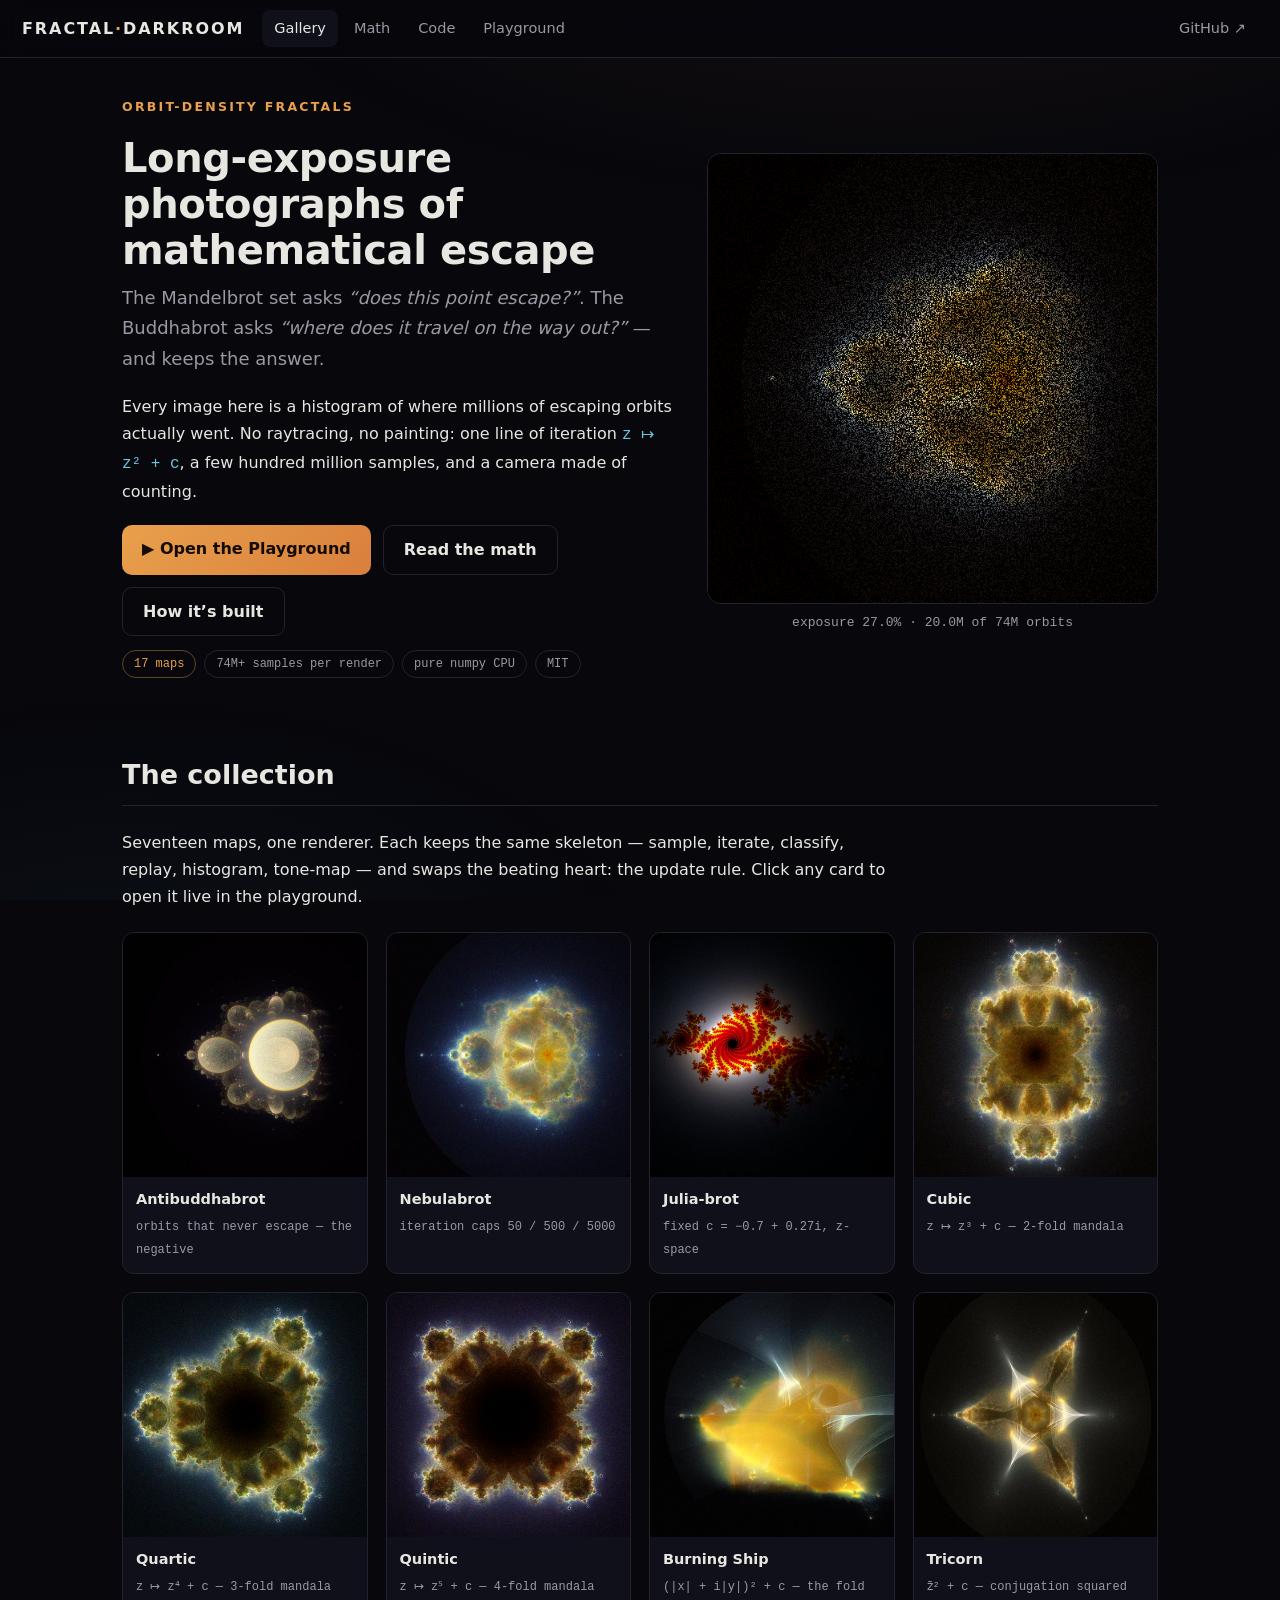
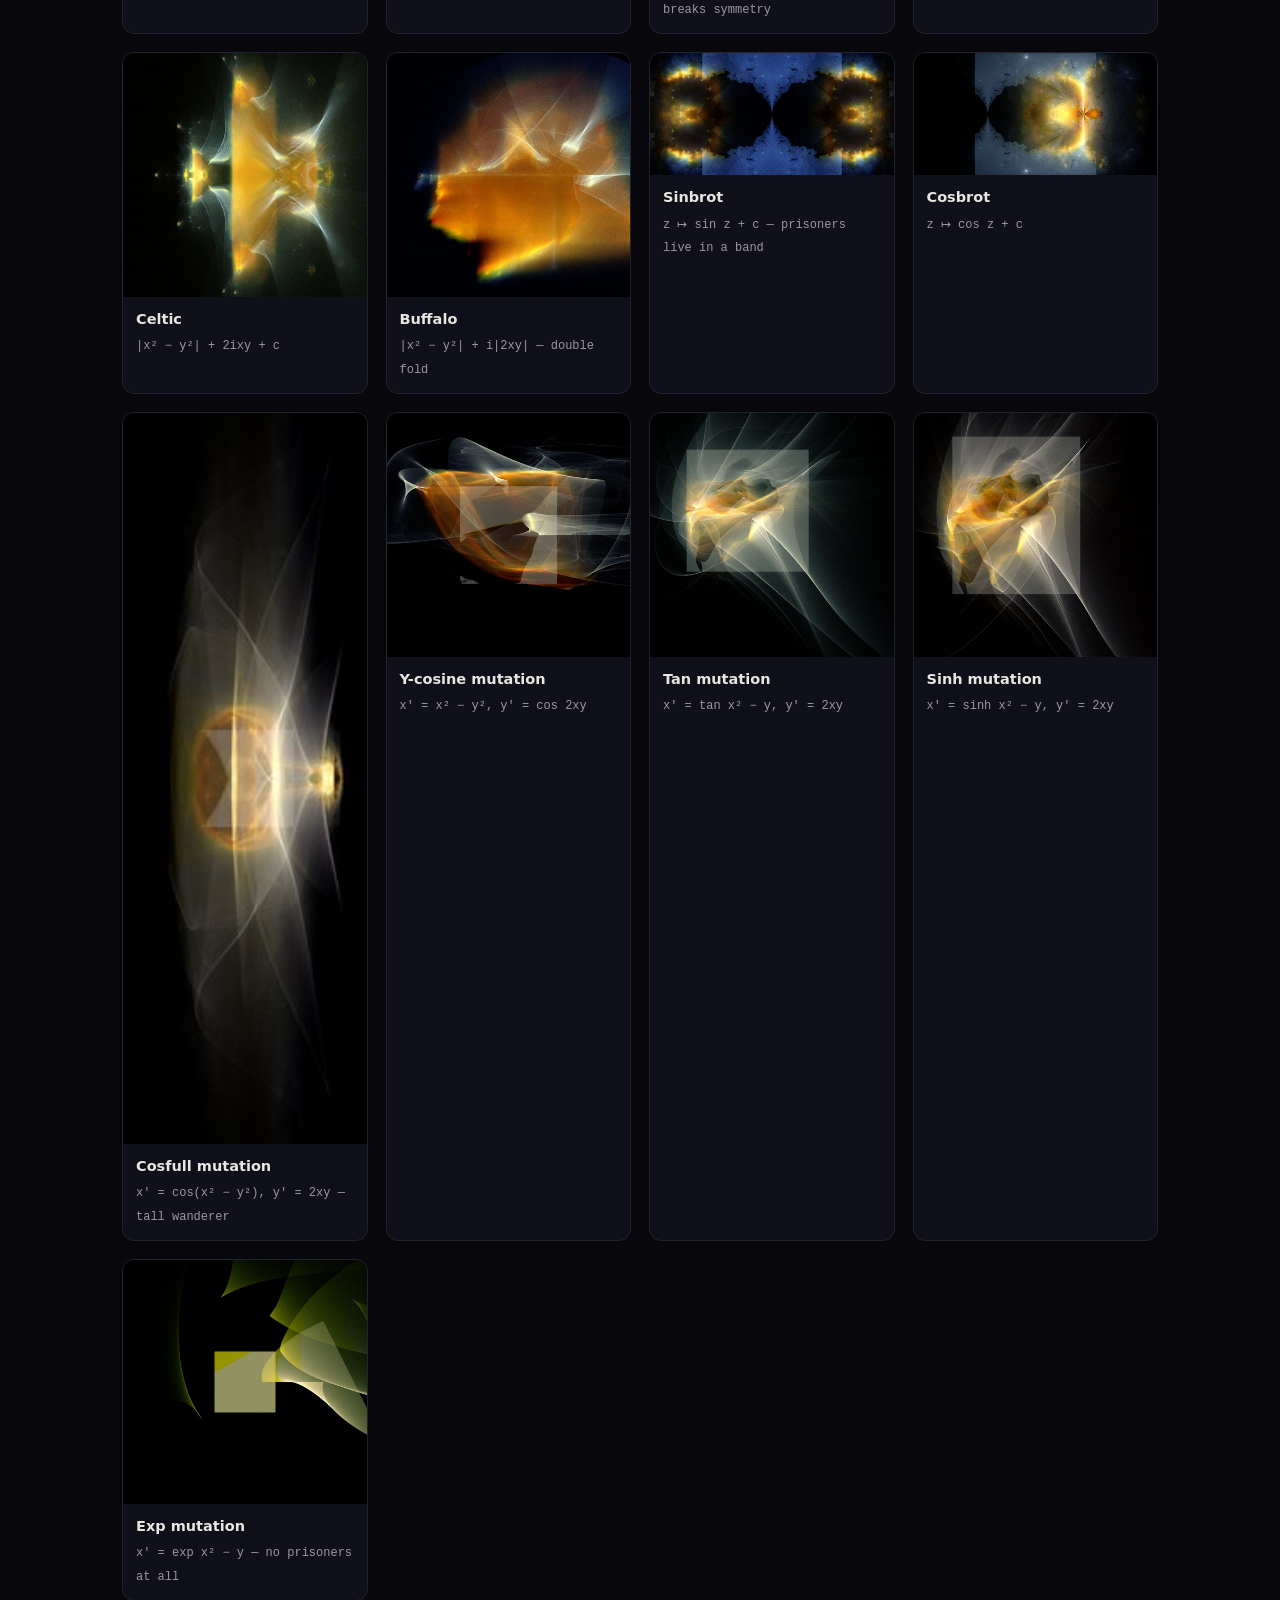
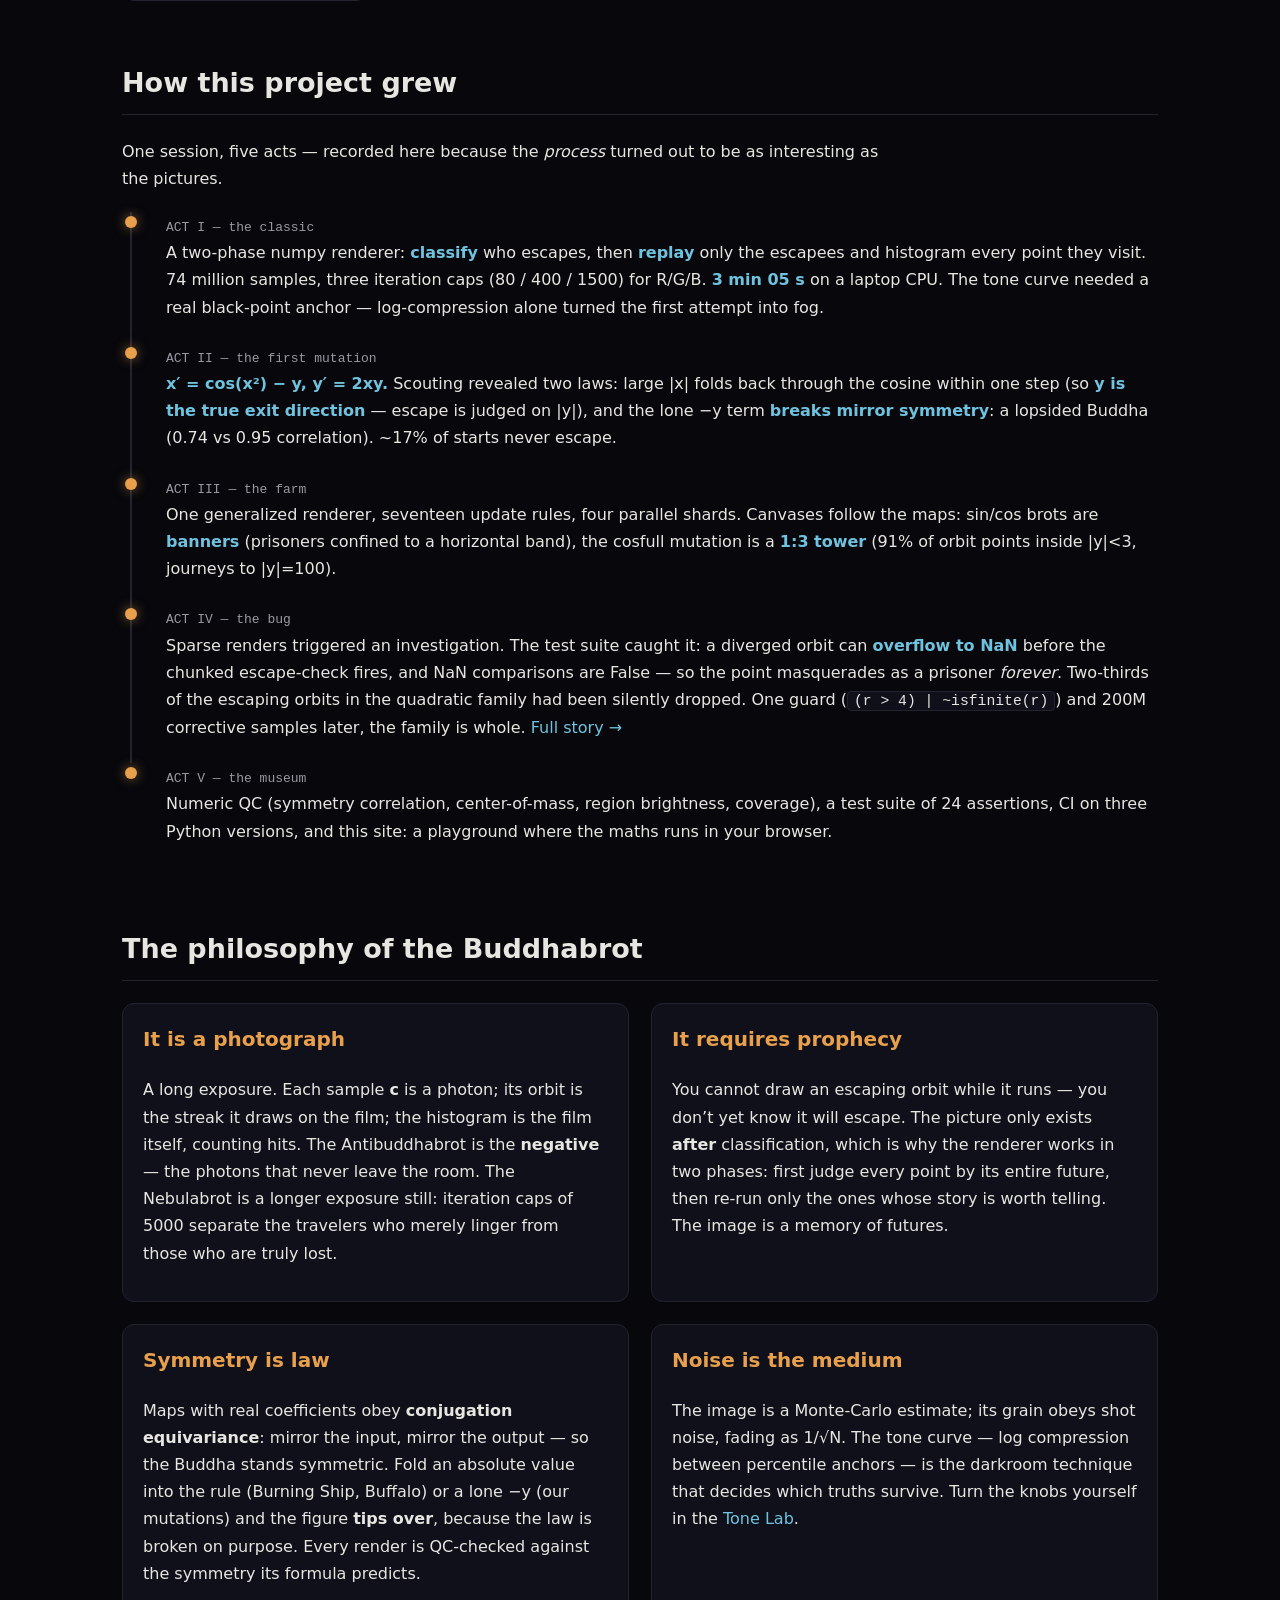
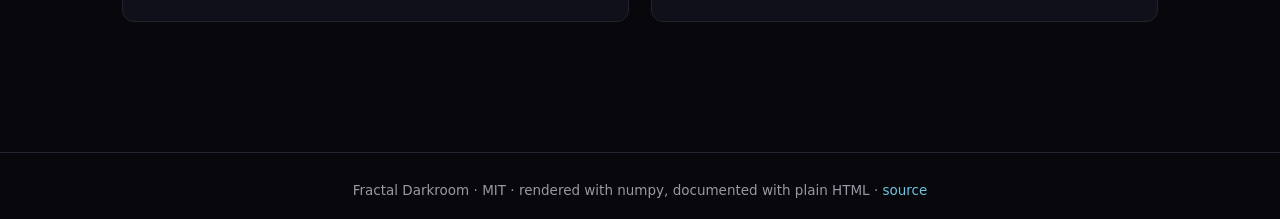
==== docs/index.html @ 8196cabb "L3 build suite: brot_build.py (new/scout/preview/check/mutate/catalogue), playground build panel + c" ====
<!DOCTYPE html>
<html data-build="d3081f12" lang="en">
<head>
<script>
/* error banner: works even if every other asset fails; shown only on error */
(function(){function show(m){var b=document.getElementById('fd-error-banner');if(!b){b=document.createElement('div');b.id='fd-error-banner';b.style.cssText='position:fixed;left:12px;right:12px;bottom:12px;z-index:99999;background:#3a1418;color:#ffd9d9;border:1px solid #a33;padding:10px 12px;font:12px/1.5 monospace;border-radius:8px;display:flex;gap:10px;align-items:center';b.innerHTML='<span style="flex:1;overflow:hidden;text-overflow:ellipsis;white-space:nowrap"></span><button type="button" style="all:unset;cursor:pointer;color:#ffb3b3;text-decoration:underline">copy report</button>';var add=function(){document.body.appendChild(b);b.querySelector('button').onclick=function(){var r='url='+location.href+' build='+(document.documentElement.dataset.build||'?')+' ua='+navigator.userAgent+'String.fromCharCode(10)'+(b.dataset.log||'');navigator.clipboard&&navigator.clipboard.writeText(r);};};document.body?add():document.addEventListener('DOMContentLoaded',add);}b.dataset.log=((b.dataset.log?b.dataset.log+'String.fromCharCode(10)':'')+m).slice(-2000);b.querySelector('span').textContent='Fractal Darkroom error: '+(m+'').slice(0,160);}window.addEventListener('error',function(e){show((e.message||'script error')+' @'+((e.filename||'').split('/').pop()||'')+':'+e.lineno)});window.addEventListener('unhandledrejection',function(e){show('unhandled rejection: '+((e.reason&&e.reason.message)||e.reason))})})();
</script>

<meta charset="utf-8">
<meta name="viewport" content="width=device-width, initial-scale=1">
<title>Fractal Darkroom — long-exposure photographs of mathematical escape</title>
<meta name="description" content="A Buddhabrot family renderer: 17 orbit-density fractals, interactive math playground, and a complete code walkthrough.">
<link rel="stylesheet" href="assets/style.css?v=a8070491">
</head>
<body>
<nav class="top">
  <div class="brand">FRACTAL<span>·</span>DARKROOM</div>
  <a href="index.html" aria-current="page">Gallery</a>
  <a href="math.html">Math</a>
  <a href="code.html">Code</a>
  <a href="playground.html">Playground</a>
  <div class="spacer"></div>
  <a class="github" href="https://github.com/Prekzursil/fractal-darkroom">GitHub ↗</a>
</nav>

<main>
<section class="hero reveal">
  <div>
    <div class="kicker">Orbit-density fractals</div>
    <h1>Long-exposure photographs of<br>mathematical escape</h1>
    <p class="tagline">The Mandelbrot set asks <em>“does this point escape?”</em>.
    The Buddhabrot asks <em>“where does it travel on the way out?”</em> — and keeps the answer.</p>
    <p>Every image here is a histogram of where millions of escaping orbits actually went.
    No raytracing, no painting: one line of iteration
    <span class="formula">z ↦ z² + c</span>, a few hundred million samples, and a camera made of counting.</p>
    <div class="cta-row">
      <a class="cta" href="playground.html">▶ Open the Playground</a>
      <a class="cta ghost" href="math.html">Read the math</a>
      <a class="cta ghost" href="code.html">How it’s built</a>
    </div>
    <div class="badges">
      <span class="badge hot">17 maps</span>
      <span class="badge">74M+ samples per render</span>
      <span class="badge">pure numpy CPU</span>
      <span class="badge">MIT</span>
    </div>
  </div>
  <div>
    <img id="develop-photo" src="assets/hero-buddha.jpg?v=8c953fc0" alt="The Buddhabrot: density of orbit points of samples escaping the Mandelbrot set, a symmetric glowing figure">
    <div class="hud" id="develop-hud" style="text-align:center"></div>
  </div>
</section>

<h2 class="reveal">The collection</h2>
<p class="reveal">Seventeen maps, one renderer. Each keeps the same skeleton — sample, iterate, classify,
replay, histogram, tone-map — and swaps the beating heart: the update rule.
Click any card to open it live in the playground.</p>

<div class="gallery" id="gallery">
  <figure class="reveal"><a href="playground.html?map=anti"><img src="assets/t-anti.jpg?v=c34a86ca" alt="Antibuddhabrot" loading="lazy"></a>
    <figcaption><b>Antibuddhabrot</b><span class="f">orbits that never escape — the negative</span></figcaption></figure>
  <figure class="reveal"><a href="playground.html?map=nebula"><img src="assets/t-nebula.jpg?v=4c3b341a" alt="Nebulabrot" loading="lazy"></a>
    <figcaption><b>Nebulabrot</b><span class="f">iteration caps 50 / 500 / 5000</span></figcaption></figure>
  <figure class="reveal"><a href="playground.html?map=julia"><img src="assets/t-julia.jpg?v=97924fa2" alt="Julia-brot" loading="lazy"></a>
    <figcaption><b>Julia-brot</b><span class="f">fixed c = −0.7 + 0.27i, z-space</span></figcaption></figure>
  <figure class="reveal"><a href="playground.html?map=z3"><img src="assets/t-z3.jpg?v=96b60e5b" alt="Cubic brot" loading="lazy"></a>
    <figcaption><b>Cubic</b><span class="f">z ↦ z³ + c — 2-fold mandala</span></figcaption></figure>
  <figure class="reveal"><a href="playground.html?map=z4"><img src="assets/t-z4.jpg?v=c72876f6" alt="Quartic brot" loading="lazy"></a>
    <figcaption><b>Quartic</b><span class="f">z ↦ z⁴ + c — 3-fold mandala</span></figcaption></figure>
  <figure class="reveal"><a href="playground.html?map=z5"><img src="assets/t-z5.jpg?v=5671699a" alt="Quintic brot" loading="lazy"></a>
    <figcaption><b>Quintic</b><span class="f">z ↦ z⁵ + c — 4-fold mandala</span></figcaption></figure>
  <figure class="reveal"><a href="playground.html?map=ship"><img src="assets/t-ship.jpg?v=65d33a08" alt="Burning Ship brot" loading="lazy"></a>
    <figcaption><b>Burning Ship</b><span class="f">(|x| + i|y|)² + c — the fold breaks symmetry</span></figcaption></figure>
  <figure class="reveal"><a href="playground.html?map=tricorn"><img src="assets/t-tricorn.jpg?v=a4267440" alt="Tricorn brot" loading="lazy"></a>
    <figcaption><b>Tricorn</b><span class="f">z̄² + c — conjugation squared</span></figcaption></figure>
  <figure class="reveal"><a href="playground.html?map=celtic"><img src="assets/t-celtic.jpg?v=cb847d76" alt="Celtic brot" loading="lazy"></a>
    <figcaption><b>Celtic</b><span class="f">|x² − y²| + 2ixy + c</span></figcaption></figure>
  <figure class="reveal"><a href="playground.html?map=buffalo"><img src="assets/t-buffalo.jpg?v=0f9ccaa7" alt="Buffalo brot" loading="lazy"></a>
    <figcaption><b>Buffalo</b><span class="f">|x² − y²| + i|2xy| — double fold</span></figcaption></figure>
  <figure class="wide reveal"><a href="playground.html?map=sinz"><img src="assets/t-sinz.jpg?v=f56ce4da" alt="Sin brot" loading="lazy"></a>
    <figcaption><b>Sinbrot</b><span class="f">z ↦ sin z + c — prisoners live in a band</span></figcaption></figure>
  <figure class="wide reveal"><a href="playground.html?map=cosz"><img src="assets/t-cosz.jpg?v=a007e4a2" alt="Cos brot" loading="lazy"></a>
    <figcaption><b>Cosbrot</b><span class="f">z ↦ cos z + c</span></figcaption></figure>
  <figure class="tall reveal"><a href="playground.html?map=cosfull"><img src="assets/t-cosfull.jpg?v=cd837adf" alt="Cosfull mutation" loading="lazy"></a>
    <figcaption><b>Cosfull mutation</b><span class="f">x′ = cos(x² − y²), y′ = 2xy — tall wanderer</span></figcaption></figure>
  <figure class="reveal"><a href="playground.html?map=cosy"><img src="assets/t-cosy.jpg?v=904234c9" alt="Y-cosine mutation" loading="lazy"></a>
    <figcaption><b>Y-cosine mutation</b><span class="f">x′ = x² − y², y′ = cos 2xy</span></figcaption></figure>
  <figure class="reveal"><a href="playground.html?map=tanmut"><img src="assets/t-tanmut.jpg?v=7d328c38" alt="Tan mutation" loading="lazy"></a>
    <figcaption><b>Tan mutation</b><span class="f">x′ = tan x² − y, y′ = 2xy</span></figcaption></figure>
  <figure class="reveal"><a href="playground.html?map=sinhmut"><img src="assets/t-sinhmut.jpg?v=63acc3af" alt="Sinh mutation" loading="lazy"></a>
    <figcaption><b>Sinh mutation</b><span class="f">x′ = sinh x² − y, y′ = 2xy</span></figcaption></figure>
  <figure class="reveal"><a href="playground.html?map=expmut"><img src="assets/t-expmut.jpg?v=d79ead2a" alt="Exp mutation" loading="lazy"></a>
    <figcaption><b>Exp mutation</b><span class="f">x′ = exp x² − y — no prisoners at all</span></figcaption></figure>
</div>

<h2 class="reveal">How this project grew</h2>
<p class="reveal">One session, five acts — recorded here because the <em>process</em> turned out to be
as interesting as the pictures.</p>
<ul class="timeline reveal">
  <li><span class="t">ACT I — the classic</span><br>
    A two-phase numpy renderer: <b>classify</b> who escapes, then <b>replay</b> only the escapees and
    histogram every point they visit. 74 million samples, three iteration caps (80 / 400 / 1500)
    for R/G/B. <b>3 min 05 s</b> on a laptop CPU. The tone curve needed a real black-point anchor —
    log-compression alone turned the first attempt into fog.</li>
  <li><span class="t">ACT II — the first mutation</span><br>
    <b>x′ = cos(x²) − y, y′ = 2xy.</b> Scouting revealed two laws: large |x| folds back through the
    cosine within one step (so <b>y is the true exit direction</b> — escape is judged on |y|), and the
    lone −y term <b>breaks mirror symmetry</b>: a lopsided Buddha (0.74 vs 0.95 correlation).
    ~17% of starts never escape.</li>
  <li><span class="t">ACT III — the farm</span><br>
    One generalized renderer, seventeen update rules, four parallel shards. Canvases follow the
    maps: sin/cos brots are <b>banners</b> (prisoners confined to a horizontal band), the cosfull
    mutation is a <b>1:3 tower</b> (91% of orbit points inside |y|&lt;3, journeys to |y|=100).</li>
  <li><span class="t">ACT IV — the bug</span><br>
    Sparse renders triggered an investigation. The test suite caught it: a diverged orbit can
    <b>overflow to NaN</b> before the chunked escape-check fires, and NaN comparisons are False —
    so the point masquerades as a prisoner <em>forever</em>. Two-thirds of the escaping orbits in the
    quadratic family had been silently dropped. One guard
    (<code>(r &gt; 4) | ~isfinite(r)</code>) and 200M corrective samples later, the family is whole.
    <a href="code.html#the-bug">Full story →</a></li>
  <li><span class="t">ACT V — the museum</span><br>
    Numeric QC (symmetry correlation, center-of-mass, region brightness, coverage), a test suite
    of 24 assertions, CI on three Python versions, and this site: a playground where the maths
    runs in your browser.</li>
</ul>

<h2 class="reveal">The philosophy of the Buddhabrot</h2>
<div class="grid2 reveal">
  <div class="card">
    <h3>It is a photograph</h3>
    <p>A long exposure. Each sample <b>c</b> is a photon; its orbit is the streak it draws on the film;
    the histogram is the film itself, counting hits. The Antibuddhabrot is the <b>negative</b> —
    the photons that never leave the room. The Nebulabrot is a longer exposure still: iteration
    caps of 5000 separate the travelers who merely linger from those who are truly lost.</p>
  </div>
  <div class="card">
    <h3>It requires prophecy</h3>
    <p>You cannot draw an escaping orbit while it runs — you don’t yet know it will escape.
    The picture only exists <b>after</b> classification, which is why the renderer works in two
    phases: first judge every point by its entire future, then re-run only the ones whose story
    is worth telling. The image is a memory of futures.</p>
  </div>
  <div class="card">
    <h3>Symmetry is law</h3>
    <p>Maps with real coefficients obey <b>conjugation equivariance</b>: mirror the input, mirror the
    output — so the Buddha stands symmetric. Fold an absolute value into the rule (Burning Ship,
    Buffalo) or a lone −y (our mutations) and the figure <b>tips over</b>, because the law is broken
    on purpose. Every render is QC-checked against the symmetry its formula predicts.</p>
  </div>
  <div class="card">
    <h3>Noise is the medium</h3>
    <p>The image is a Monte-Carlo estimate; its grain obeys shot noise, fading as 1/√N. The tone
    curve — log compression between percentile anchors — is the darkroom technique that decides
    which truths survive. Turn the knobs yourself in the
    <a href="math.html#tone-lab">Tone Lab</a>.</p>
  </div>
</div>
</main>

<footer>
  Fractal Darkroom · MIT · rendered with numpy, documented with plain HTML ·
  <a href="https://github.com/Prekzursil/fractal-darkroom">source</a>
</footer>
<script src="assets/app.js?v=81e01ed8"></script>
</body>
</html>
---- docs/assets/style.css ----
/* Brot Farm docs — self-contained, no frameworks, dark 'deep space' theme. */
:root {
  --bg: #07070c;
  --bg2: #0c0c14;
  --panel: #10101a;
  --line: #23232f;
  --text: #e8e6e1;
  --muted: #9b98a3;
  --accent: #e8a04c;
  --accent2: #6fc3df;
  --accent3: #d96a6a;
  --mono: "Cascadia Code", "JetBrains Mono", Consolas, monospace;
}
* { box-sizing: border-box; }
html { scroll-behavior: smooth; }
body {
  margin: 0; background: var(--bg); color: var(--text);
  font: 16px/1.7 "Segoe UI", system-ui, -apple-system, sans-serif;
}
body::before {
  content: ""; position: fixed; inset: 0; z-index: -1;
  background:
    radial-gradient(1200px 500px at 70% -10%, rgba(232, 160, 76, 0.07), transparent 60%),
    radial-gradient(900px 500px at 10% 110%, rgba(111, 195, 223, 0.05), transparent 60%);
}
a { color: var(--accent2); text-decoration: none; }
a:hover { text-decoration: underline; }
code, pre { font-family: var(--mono); font-size: 0.92em; }
code { background: var(--panel); border: 1px solid var(--line); border-radius: 4px; padding: 1px 6px; }
pre { background: var(--panel); border: 1px solid var(--line); border-radius: 10px; padding: 16px 18px; overflow-x: auto; line-height: 1.55; }
pre code { background: none; border: none; padding: 0; }
blockquote { border-left: 3px solid var(--accent); margin: 1.4em 0; padding: 0.2em 1.2em; color: var(--muted); font-style: italic; }

nav.top {
  position: sticky; top: 0; z-index: 50; display: flex; gap: 4px; align-items: center;
  padding: 10px 22px; background: rgba(7, 7, 12, 0.85); backdrop-filter: blur(10px);
  border-bottom: 1px solid var(--line); flex-wrap: wrap;
}
nav.top .brand { font-weight: 600; letter-spacing: 0.12em; color: var(--text); margin-right: 14px; }
nav.top .brand span { color: var(--accent); }
nav.top a { color: var(--muted); padding: 6px 12px; border-radius: 8px; font-size: 14.5px; }
nav.top a:hover, nav.top a[aria-current] { color: var(--text); background: var(--panel); text-decoration: none; }
nav.top .spacer { flex: 1; }
nav.top .github { display: inline-flex; align-items: center; gap: 6px; }

main { max-width: 1080px; margin: 0 auto; padding: 30px 22px 90px; }
h1 { font-size: 40px; line-height: 1.15; margin: 18px 0 10px; letter-spacing: -0.01em; }
h2 { font-size: 27px; margin-top: 2.2em; border-bottom: 1px solid var(--line); padding-bottom: 8px; }
h3 { font-size: 20px; margin-top: 1.8em; color: var(--accent); }
p { max-width: 76ch; }
.hero { display: grid; grid-template-columns: 1.1fr 0.9fr; gap: 34px; align-items: center; margin-top: 8px; }
@media (max-width: 900px) { .hero { grid-template-columns: 1fr; } }
.hero img { width: 100%; border-radius: 14px; border: 1px solid var(--line); display: block; }
.hero .tagline { color: var(--muted); font-size: 18px; margin: 4px 0 18px; }
.hero .formula { color: var(--accent2); font-family: var(--mono); }
.cta-row { display: flex; gap: 12px; flex-wrap: wrap; margin-top: 20px; }
.cta {
  display: inline-block; padding: 10px 20px; border-radius: 10px; font-weight: 600;
  background: linear-gradient(135deg, #e8a04c, #d97f3c); color: #140b02;
}
.cta:hover { text-decoration: none; filter: brightness(1.08); }
.cta.ghost { background: none; border: 1px solid var(--line); color: var(--text); }

.gallery { display: grid; grid-template-columns: repeat(auto-fill, minmax(230px, 1fr)); gap: 18px; margin-top: 22px; }
.gallery figure { margin: 0; background: var(--panel); border: 1px solid var(--line); border-radius: 12px; overflow: hidden; transition: transform 0.15s ease, border-color 0.15s ease; }
.gallery figure:hover { transform: translateY(-3px); border-color: #3a3a4c; }
.gallery img { width: 100%; display: block; aspect-ratio: 1; object-fit: cover; }
.gallery figure.tall img { aspect-ratio: 1/3; object-fit: cover; }
.gallery figure.wide img { aspect-ratio: 2/1; object-fit: cover; }
.gallery figcaption { padding: 10px 13px 13px; font-size: 13.5px; }
.gallery figcaption b { display: block; font-size: 14.5px; margin-bottom: 2px; }
.gallery figcaption .f { color: var(--muted); font-family: var(--mono); font-size: 12px; }

.timeline { list-style: none; padding-left: 0; margin-top: 20px; }
.timeline li { position: relative; padding: 0 0 22px 34px; border-left: 2px solid var(--line); margin-left: 8px; }
.timeline li:last-child { border-left-color: transparent; }
.timeline li::before { content: ""; position: absolute; left: -7px; top: 4px; width: 12px; height: 12px; border-radius: 50%; background: var(--accent); box-shadow: 0 0 12px rgba(232, 160, 76, 0.6); }
.timeline .t { color: var(--muted); font-size: 13px; font-family: var(--mono); }
.timeline b { color: var(--accent2); }

table { border-collapse: collapse; width: 100%; margin: 18px 0; font-size: 14.5px; }
th, td { border: 1px solid var(--line); padding: 8px 12px; text-align: left; vertical-align: top; }
th { background: var(--panel); font-weight: 600; }
td .mono, .mono { font-family: var(--mono); font-size: 13px; }

.grid2 { display: grid; grid-template-columns: 1fr 1fr; gap: 22px; }
@media (max-width: 850px) { .grid2 { grid-template-columns: 1fr; } }
.card { background: var(--panel); border: 1px solid var(--line); border-radius: 12px; padding: 18px 20px; }
.card h3 { margin-top: 0; }

.panel { background: var(--panel); border: 1px solid var(--line); border-radius: 14px; padding: 18px; }
.controls { display: flex; flex-wrap: wrap; gap: 10px 16px; align-items: end; margin: 12px 0; font-size: 14px; }
.controls label { display: flex; flex-direction: column; gap: 4px; color: var(--muted); font-size: 12.5px; }
.controls select, .controls input[type="text"], .controls input[type="number"] {
  background: var(--bg2); color: var(--text); border: 1px solid var(--line); border-radius: 8px;
  padding: 7px 10px; font-size: 14px; font-family: var(--mono); min-width: 120px;
}
.controls input[type="range"] { accent-color: var(--accent); width: 140px; }
button.btn {
  background: var(--bg2); color: var(--text); border: 1px solid var(--line); border-radius: 9px;
  padding: 8px 16px; font-size: 14px; cursor: pointer; font-family: inherit;
}
button.btn:hover { border-color: #3a3a4c; background: #14141f; }
button.btn.primary { background: linear-gradient(135deg, #e8a04c, #d97f3c); color: #140b02; border: none; font-weight: 600; }
button.btn[aria-pressed="true"] { border-color: var(--accent); color: var(--accent); }
canvas.viz { width: 100%; height: auto; display: block; background: #04040a; border-radius: 10px; border: 1px solid var(--line); cursor: crosshair; }
.hud { font-family: var(--mono); font-size: 13px; color: var(--muted); margin-top: 8px; min-height: 1.4em; }
.hud b { color: var(--accent2); }

.reveal { opacity: 0; transform: translateY(16px); transition: opacity 0.6s ease, transform 0.6s ease; }
.reveal.visible { opacity: 1; transform: none; }
@media (prefers-reduced-motion: reduce) { .reveal { transition: none; opacity: 1; transform: none; } }

footer { border-top: 1px solid var(--line); color: var(--muted); font-size: 13.5px; text-align: center; padding: 26px; margin-top: 40px; }
.kicker { color: var(--accent); text-transform: uppercase; letter-spacing: 0.18em; font-size: 12.5px; font-weight: 600; }
.badges { display: flex; gap: 8px; flex-wrap: wrap; margin: 14px 0; }
.badge { font-size: 12px; font-family: var(--mono); border: 1px solid var(--line); color: var(--muted); border-radius: 999px; padding: 3px 11px; }
.badge.hot { color: var(--accent); border-color: rgba(232, 160, 76, 0.4); }
details { border: 1px solid var(--line); border-radius: 10px; padding: 10px 16px; margin: 12px 0; background: var(--panel); }
summary { cursor: pointer; font-weight: 600; }
details[open] summary { margin-bottom: 8px; }
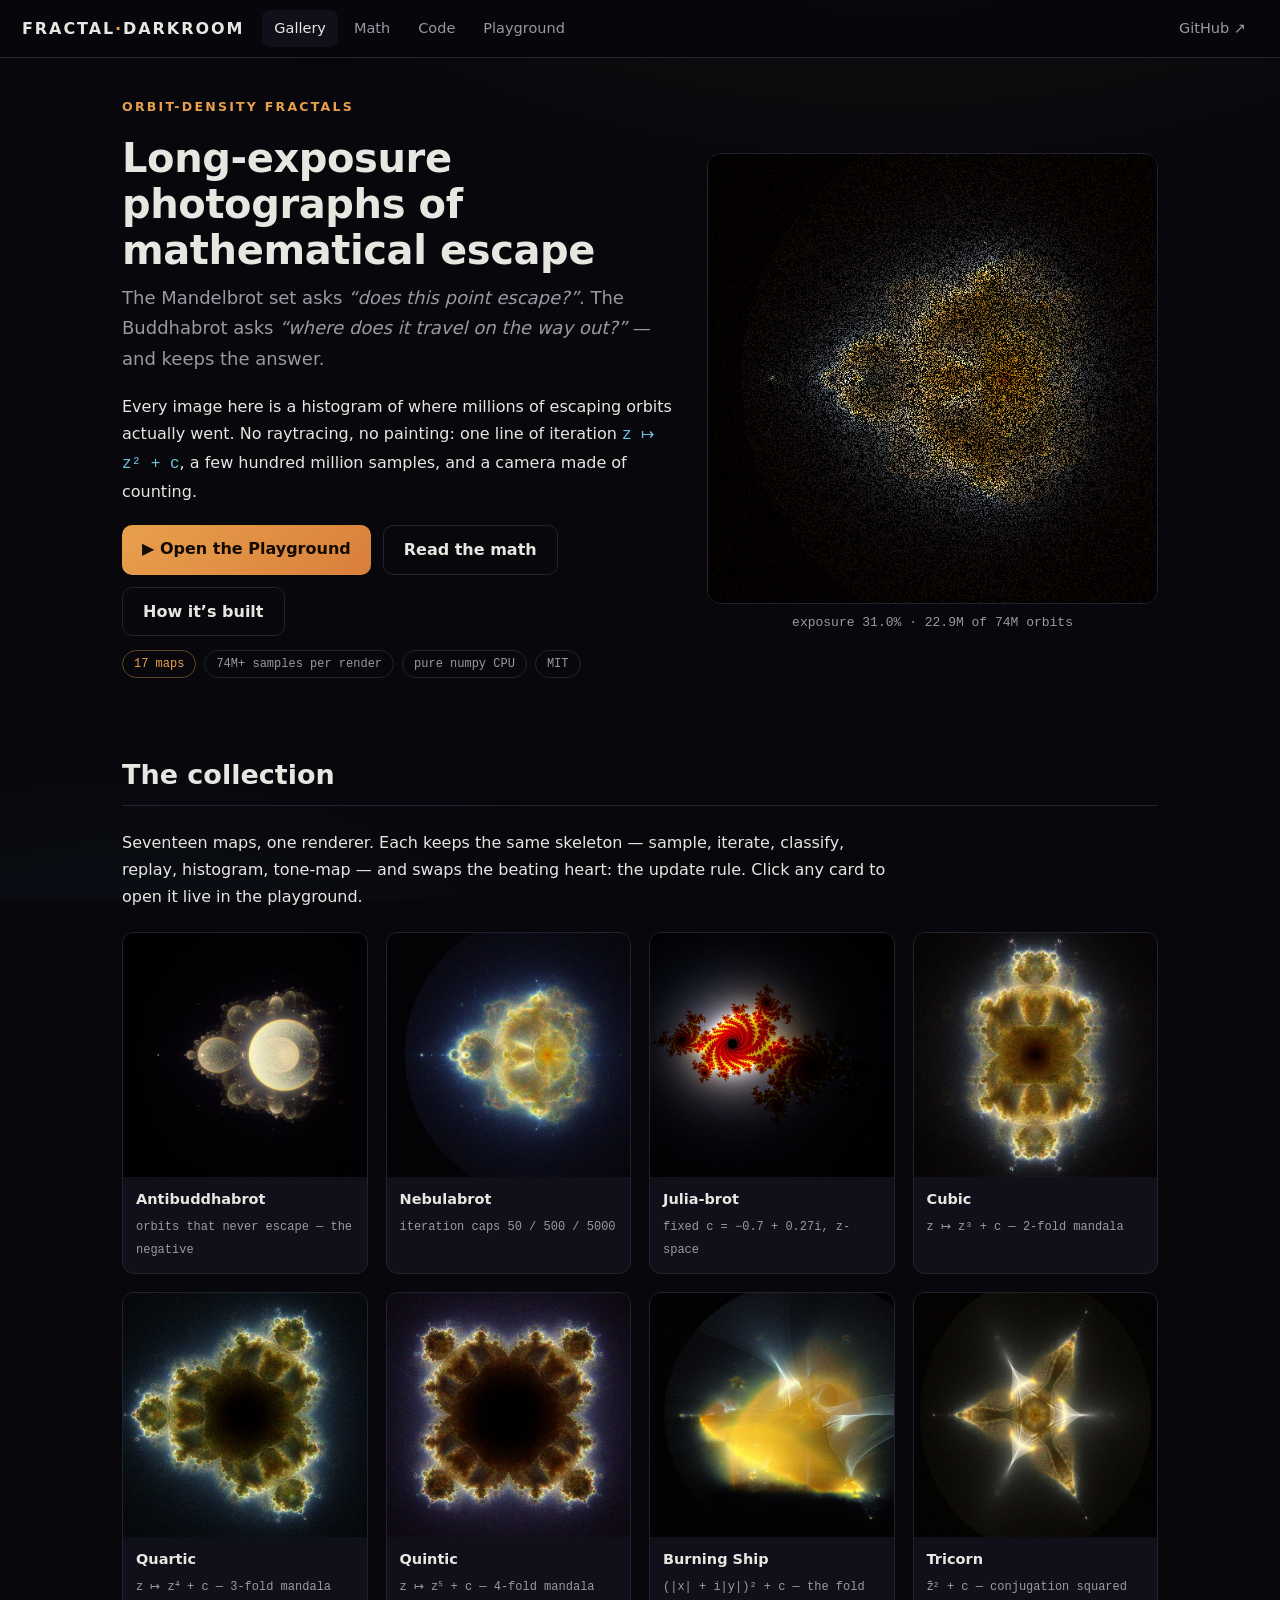
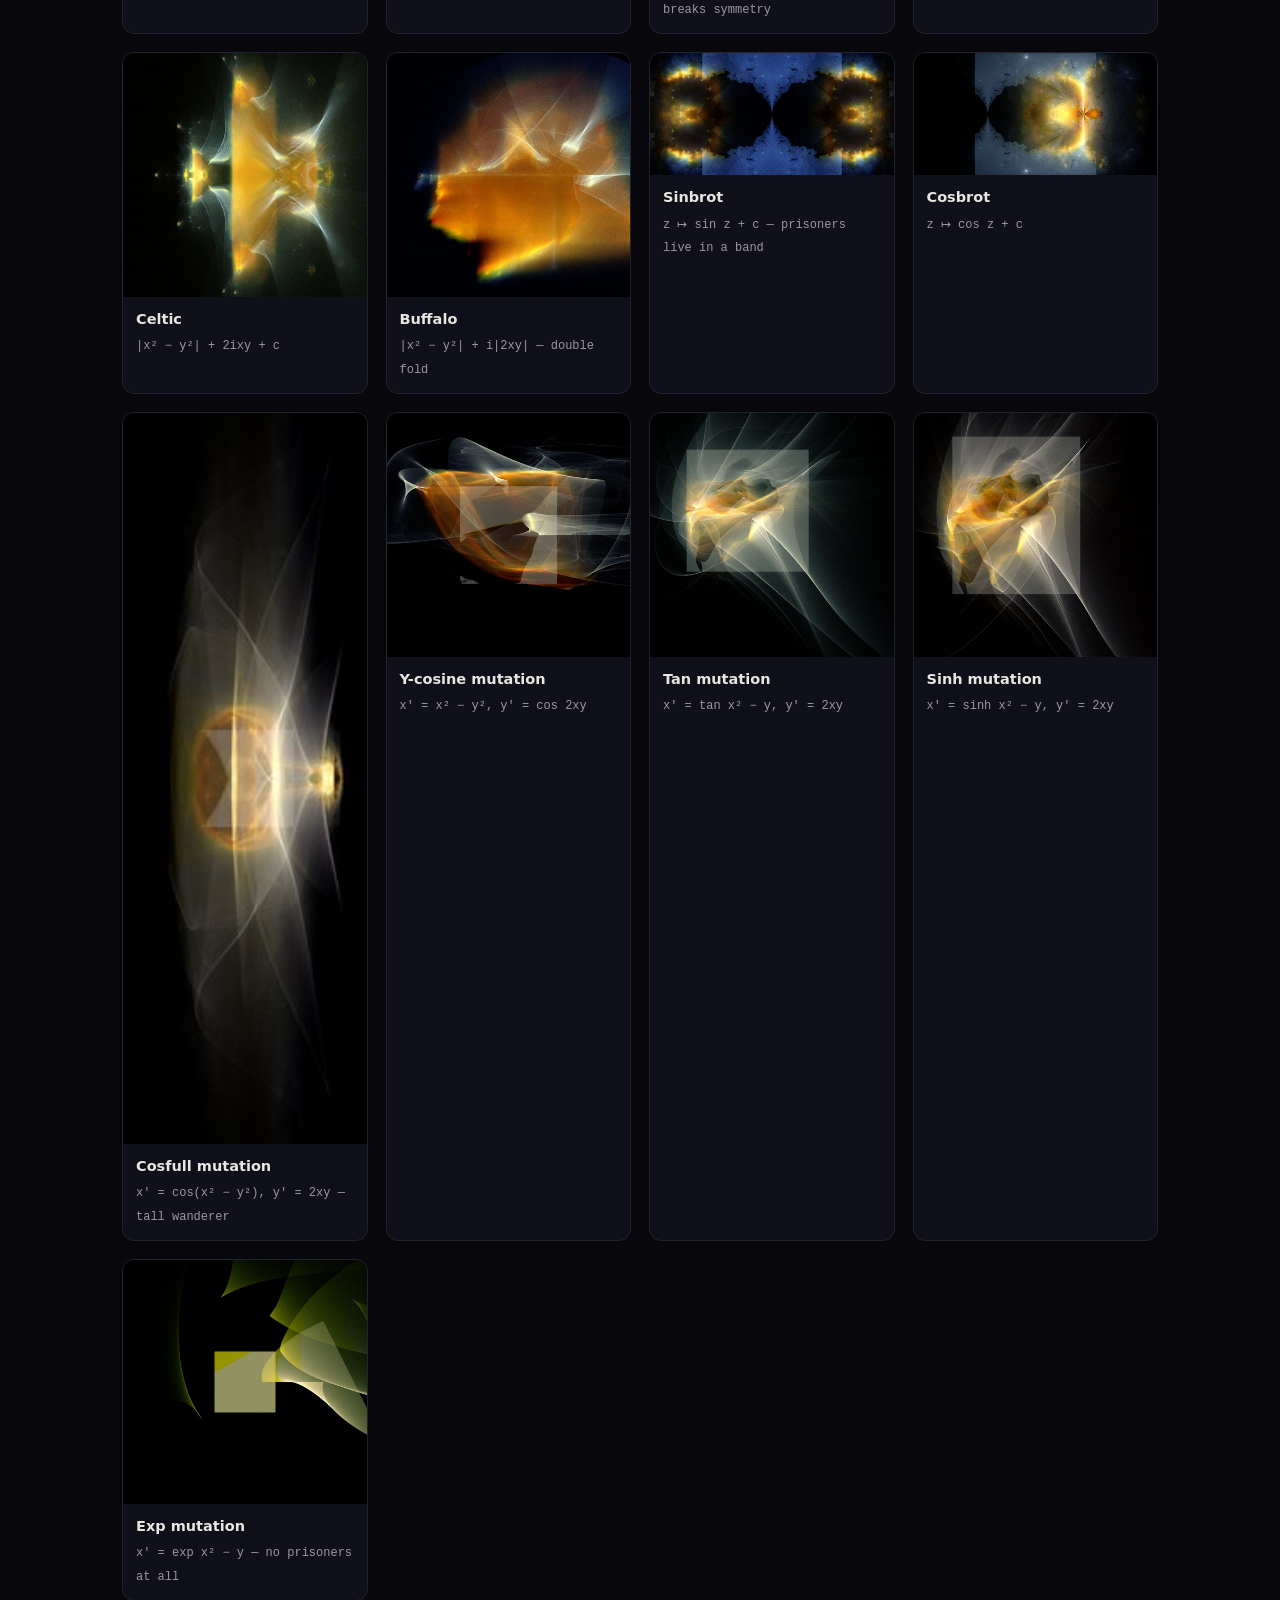
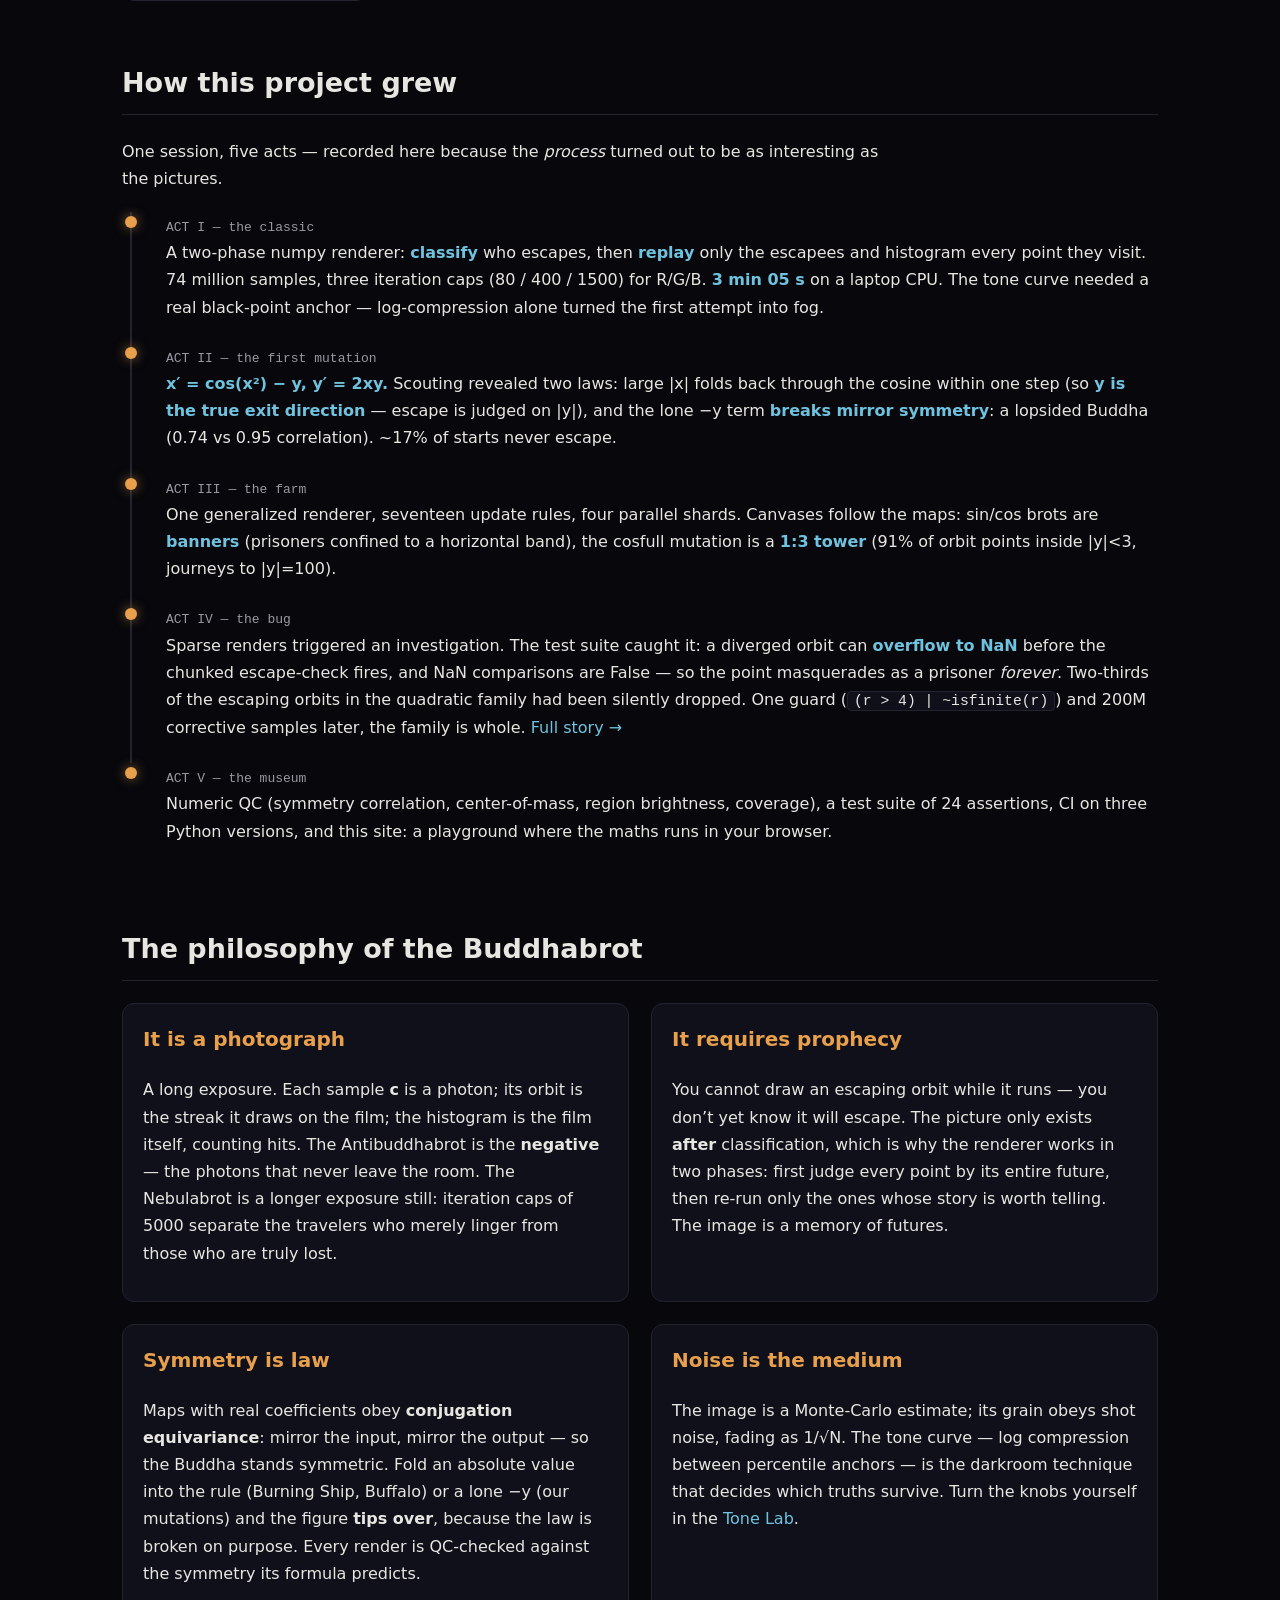
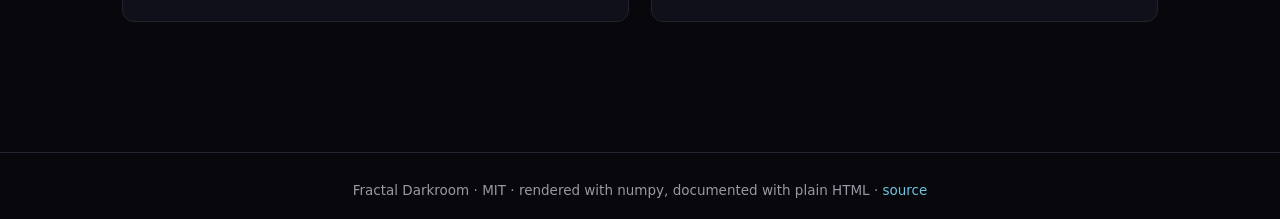
==== commit 7cf41f3a: "L3: remove unused var (oxlint)" ====
--- a/docs/index.html
+++ b/docs/index.html
@@ -1,5 +1,5 @@
 <!DOCTYPE html>
-<html data-build="d3081f12" lang="en">
+<html data-build="05b0e0a9" lang="en">
 <head>
 <script>
 /* error banner: works even if every other asset fails; shown only on error */
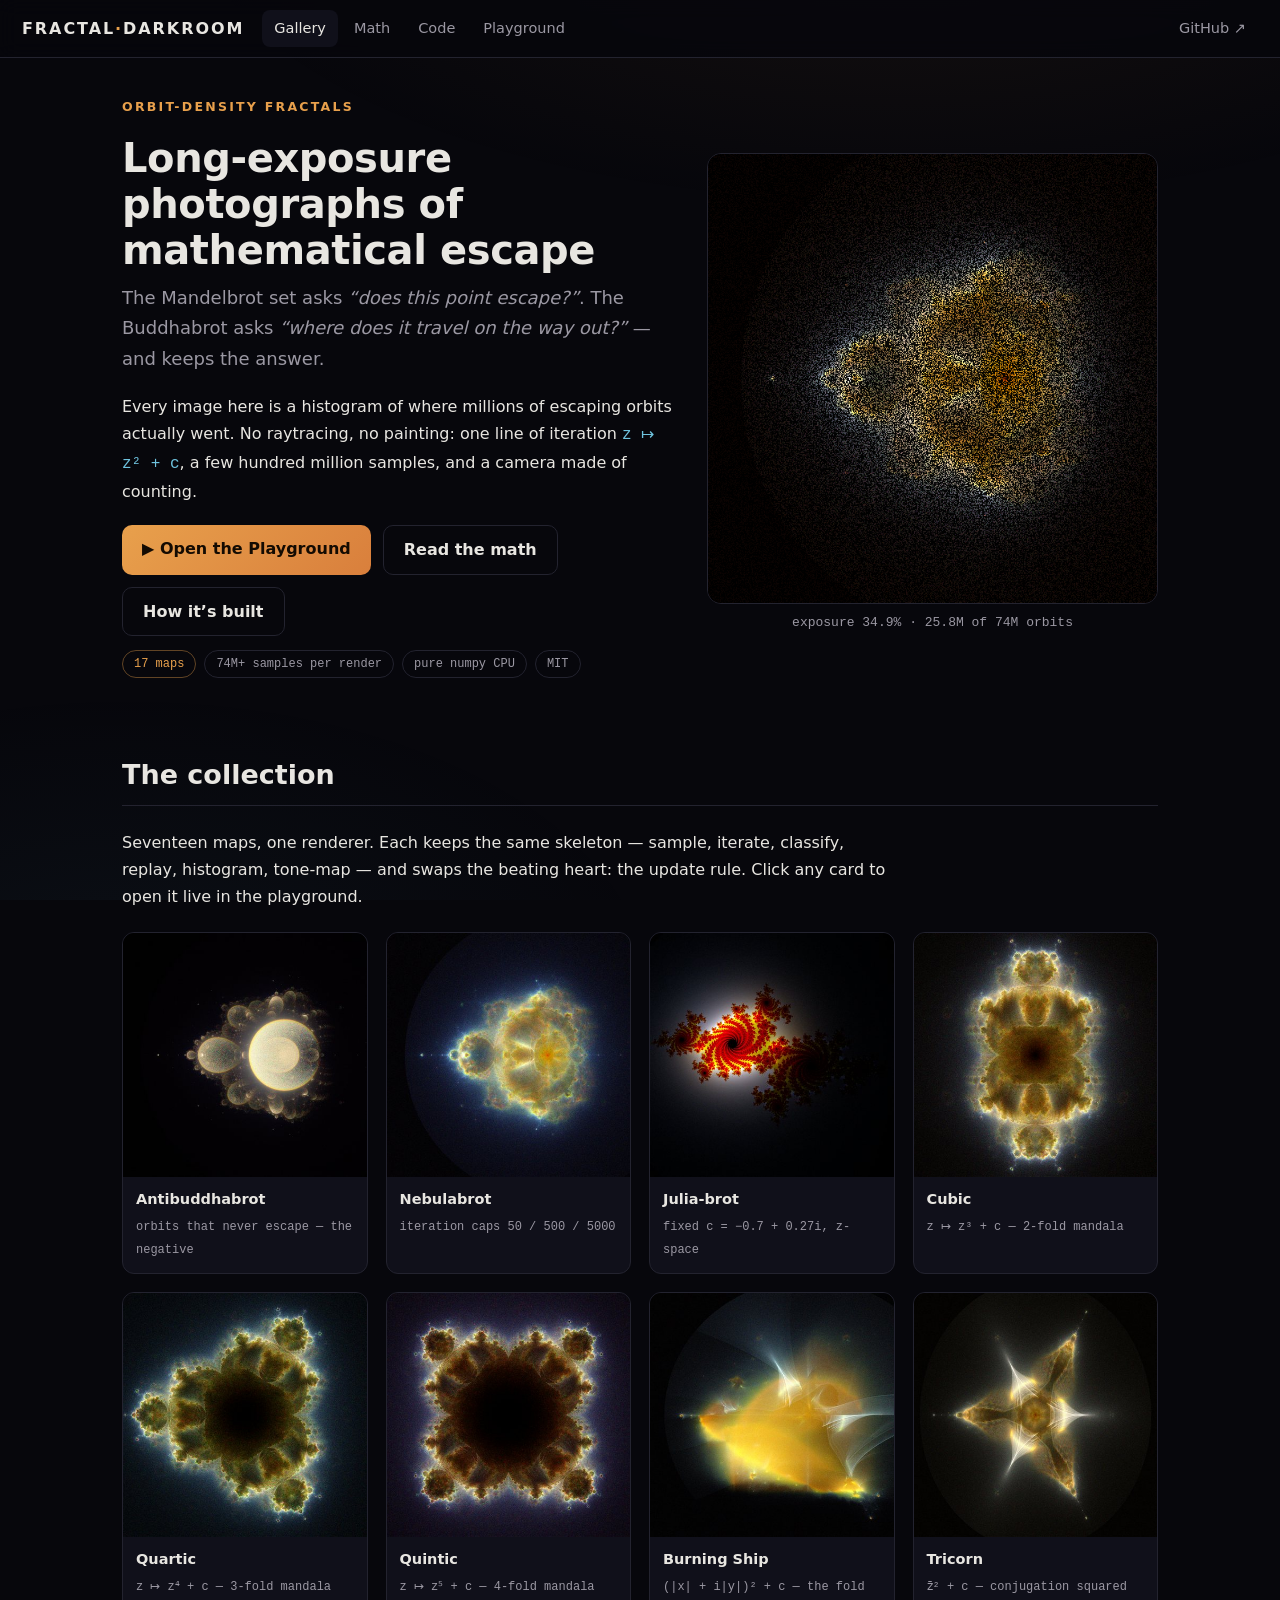
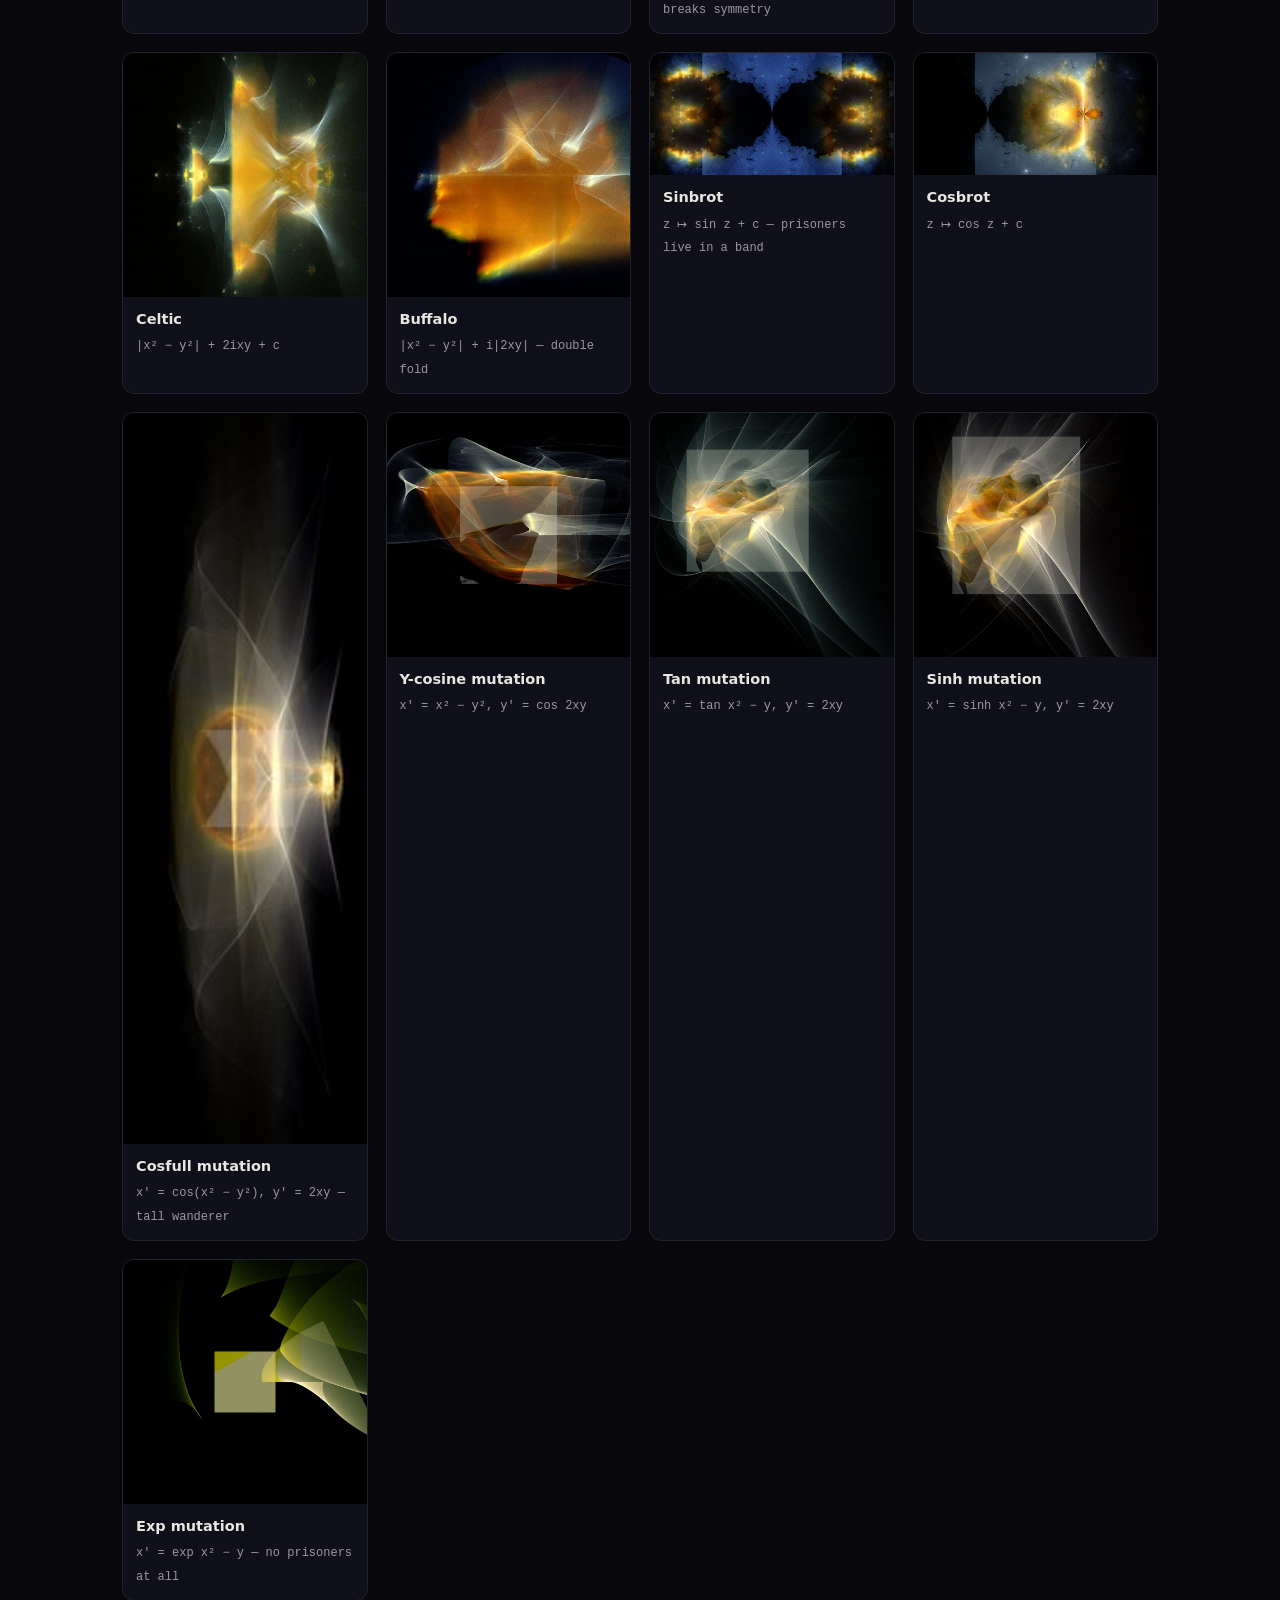
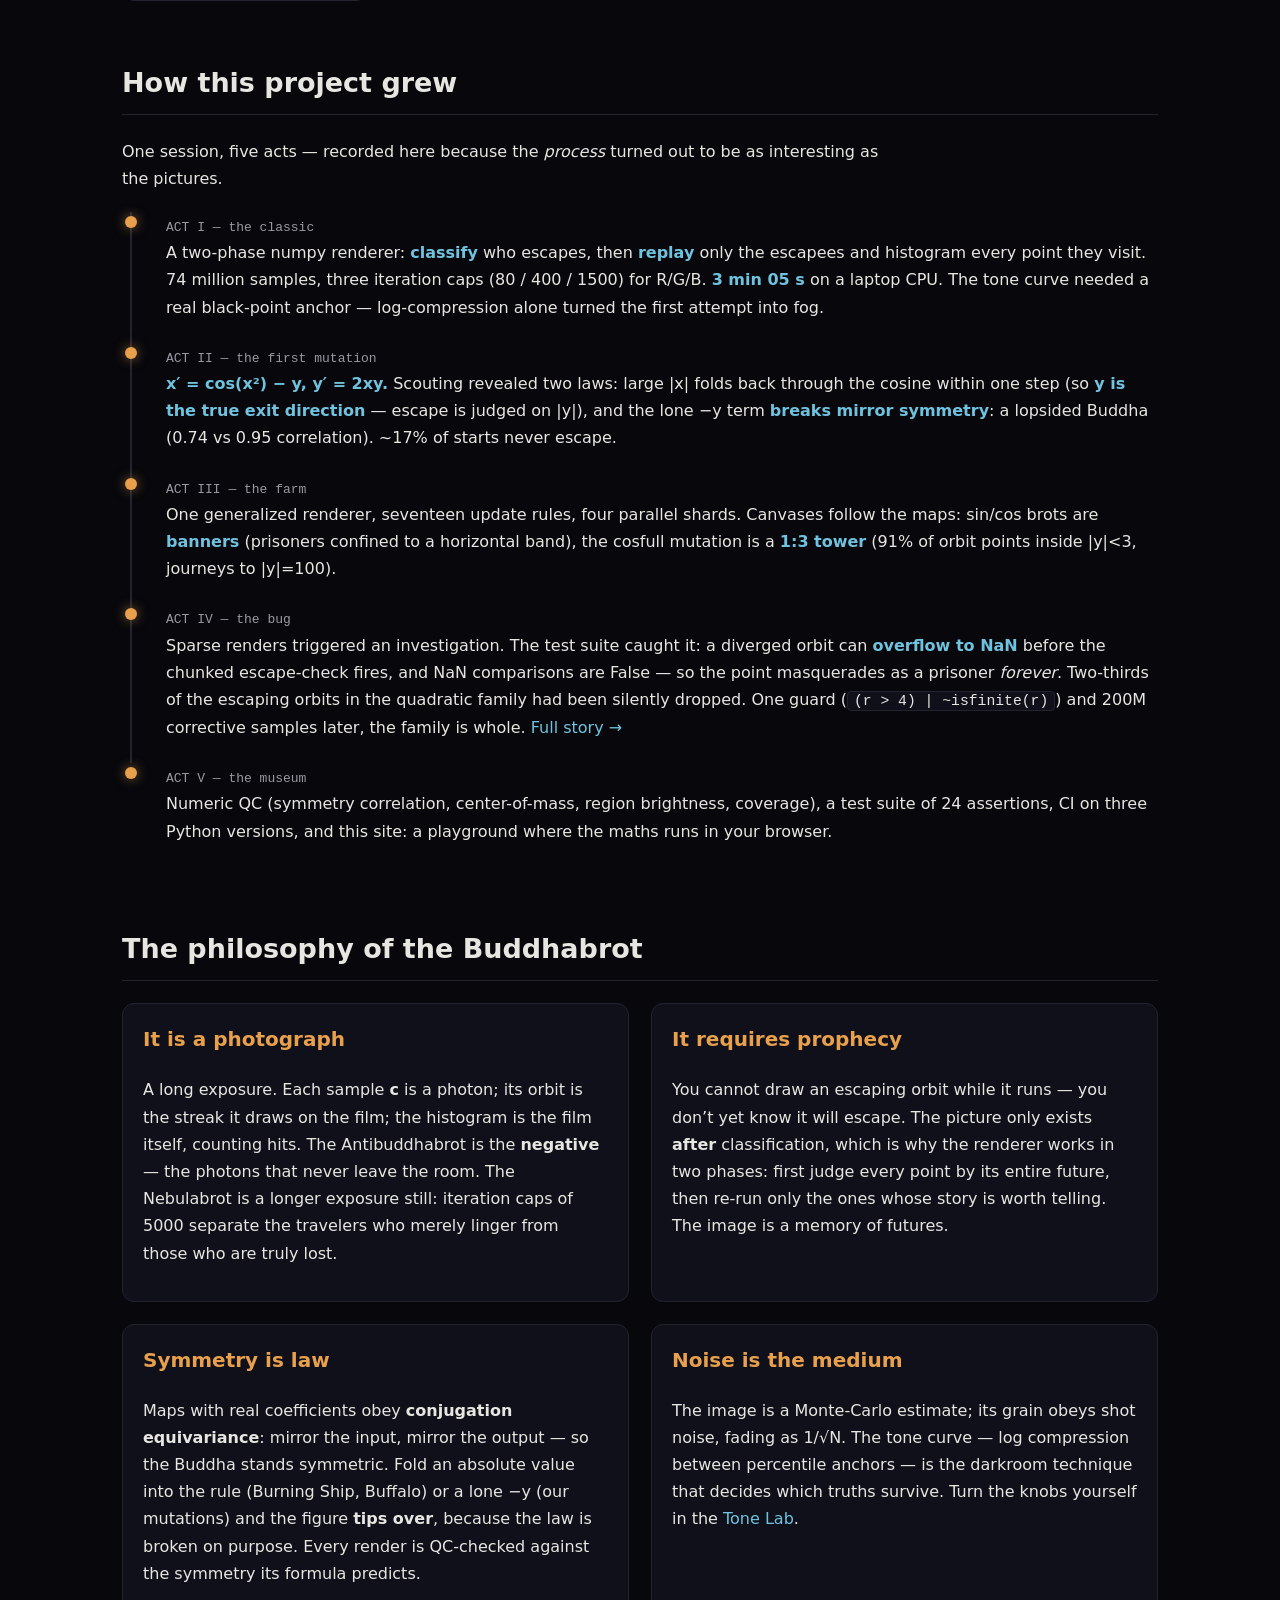
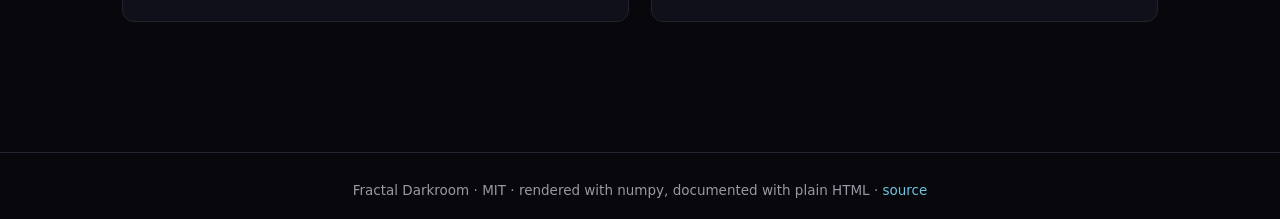
==== commit 3276dbb7: "L3 fix: version stamps are line-ending independent (LF-normalized hashing) Windows autocrlf checkout" ====
--- a/docs/index.html
+++ b/docs/index.html
@@ -1,5 +1,5 @@
 <!DOCTYPE html>
-<html data-build="05b0e0a9" lang="en">
+<html data-build="82c490d0" lang="en">
 <head>
 <script>
 /* error banner: works even if every other asset fails; shown only on error */
@@ -46,7 +46,7 @@
     </div>
   </div>
   <div>
-    <img id="develop-photo" src="assets/hero-buddha.jpg?v=8c953fc0" alt="The Buddhabrot: density of orbit points of samples escaping the Mandelbrot set, a symmetric glowing figure">
+    <img id="develop-photo" src="assets/hero-buddha.jpg?v=3a8ec177" alt="The Buddhabrot: density of orbit points of samples escaping the Mandelbrot set, a symmetric glowing figure">
     <div class="hud" id="develop-hud" style="text-align:center"></div>
   </div>
 </section>
@@ -57,7 +57,7 @@
 Click any card to open it live in the playground.</p>
 
 <div class="gallery" id="gallery">
-  <figure class="reveal"><a href="playground.html?map=anti"><img src="assets/t-anti.jpg?v=c34a86ca" alt="Antibuddhabrot" loading="lazy"></a>
+  <figure class="reveal"><a href="playground.html?map=anti"><img src="assets/t-anti.jpg?v=320d4f9d" alt="Antibuddhabrot" loading="lazy"></a>
     <figcaption><b>Antibuddhabrot</b><span class="f">orbits that never escape — the negative</span></figcaption></figure>
   <figure class="reveal"><a href="playground.html?map=nebula"><img src="assets/t-nebula.jpg?v=4c3b341a" alt="Nebulabrot" loading="lazy"></a>
     <figcaption><b>Nebulabrot</b><span class="f">iteration caps 50 / 500 / 5000</span></figcaption></figure>
@@ -69,11 +69,11 @@
     <figcaption><b>Quartic</b><span class="f">z ↦ z⁴ + c — 3-fold mandala</span></figcaption></figure>
   <figure class="reveal"><a href="playground.html?map=z5"><img src="assets/t-z5.jpg?v=5671699a" alt="Quintic brot" loading="lazy"></a>
     <figcaption><b>Quintic</b><span class="f">z ↦ z⁵ + c — 4-fold mandala</span></figcaption></figure>
-  <figure class="reveal"><a href="playground.html?map=ship"><img src="assets/t-ship.jpg?v=65d33a08" alt="Burning Ship brot" loading="lazy"></a>
+  <figure class="reveal"><a href="playground.html?map=ship"><img src="assets/t-ship.jpg?v=403d2b35" alt="Burning Ship brot" loading="lazy"></a>
     <figcaption><b>Burning Ship</b><span class="f">(|x| + i|y|)² + c — the fold breaks symmetry</span></figcaption></figure>
   <figure class="reveal"><a href="playground.html?map=tricorn"><img src="assets/t-tricorn.jpg?v=a4267440" alt="Tricorn brot" loading="lazy"></a>
     <figcaption><b>Tricorn</b><span class="f">z̄² + c — conjugation squared</span></figcaption></figure>
-  <figure class="reveal"><a href="playground.html?map=celtic"><img src="assets/t-celtic.jpg?v=cb847d76" alt="Celtic brot" loading="lazy"></a>
+  <figure class="reveal"><a href="playground.html?map=celtic"><img src="assets/t-celtic.jpg?v=f9598a0d" alt="Celtic brot" loading="lazy"></a>
     <figcaption><b>Celtic</b><span class="f">|x² − y²| + 2ixy + c</span></figcaption></figure>
   <figure class="reveal"><a href="playground.html?map=buffalo"><img src="assets/t-buffalo.jpg?v=0f9ccaa7" alt="Buffalo brot" loading="lazy"></a>
     <figcaption><b>Buffalo</b><span class="f">|x² − y²| + i|2xy| — double fold</span></figcaption></figure>
@@ -85,7 +85,7 @@
     <figcaption><b>Cosfull mutation</b><span class="f">x′ = cos(x² − y²), y′ = 2xy — tall wanderer</span></figcaption></figure>
   <figure class="reveal"><a href="playground.html?map=cosy"><img src="assets/t-cosy.jpg?v=904234c9" alt="Y-cosine mutation" loading="lazy"></a>
     <figcaption><b>Y-cosine mutation</b><span class="f">x′ = x² − y², y′ = cos 2xy</span></figcaption></figure>
-  <figure class="reveal"><a href="playground.html?map=tanmut"><img src="assets/t-tanmut.jpg?v=7d328c38" alt="Tan mutation" loading="lazy"></a>
+  <figure class="reveal"><a href="playground.html?map=tanmut"><img src="assets/t-tanmut.jpg?v=a62da0e9" alt="Tan mutation" loading="lazy"></a>
     <figcaption><b>Tan mutation</b><span class="f">x′ = tan x² − y, y′ = 2xy</span></figcaption></figure>
   <figure class="reveal"><a href="playground.html?map=sinhmut"><img src="assets/t-sinhmut.jpg?v=63acc3af" alt="Sinh mutation" loading="lazy"></a>
     <figcaption><b>Sinh mutation</b><span class="f">x′ = sinh x² − y, y′ = 2xy</span></figcaption></figure>
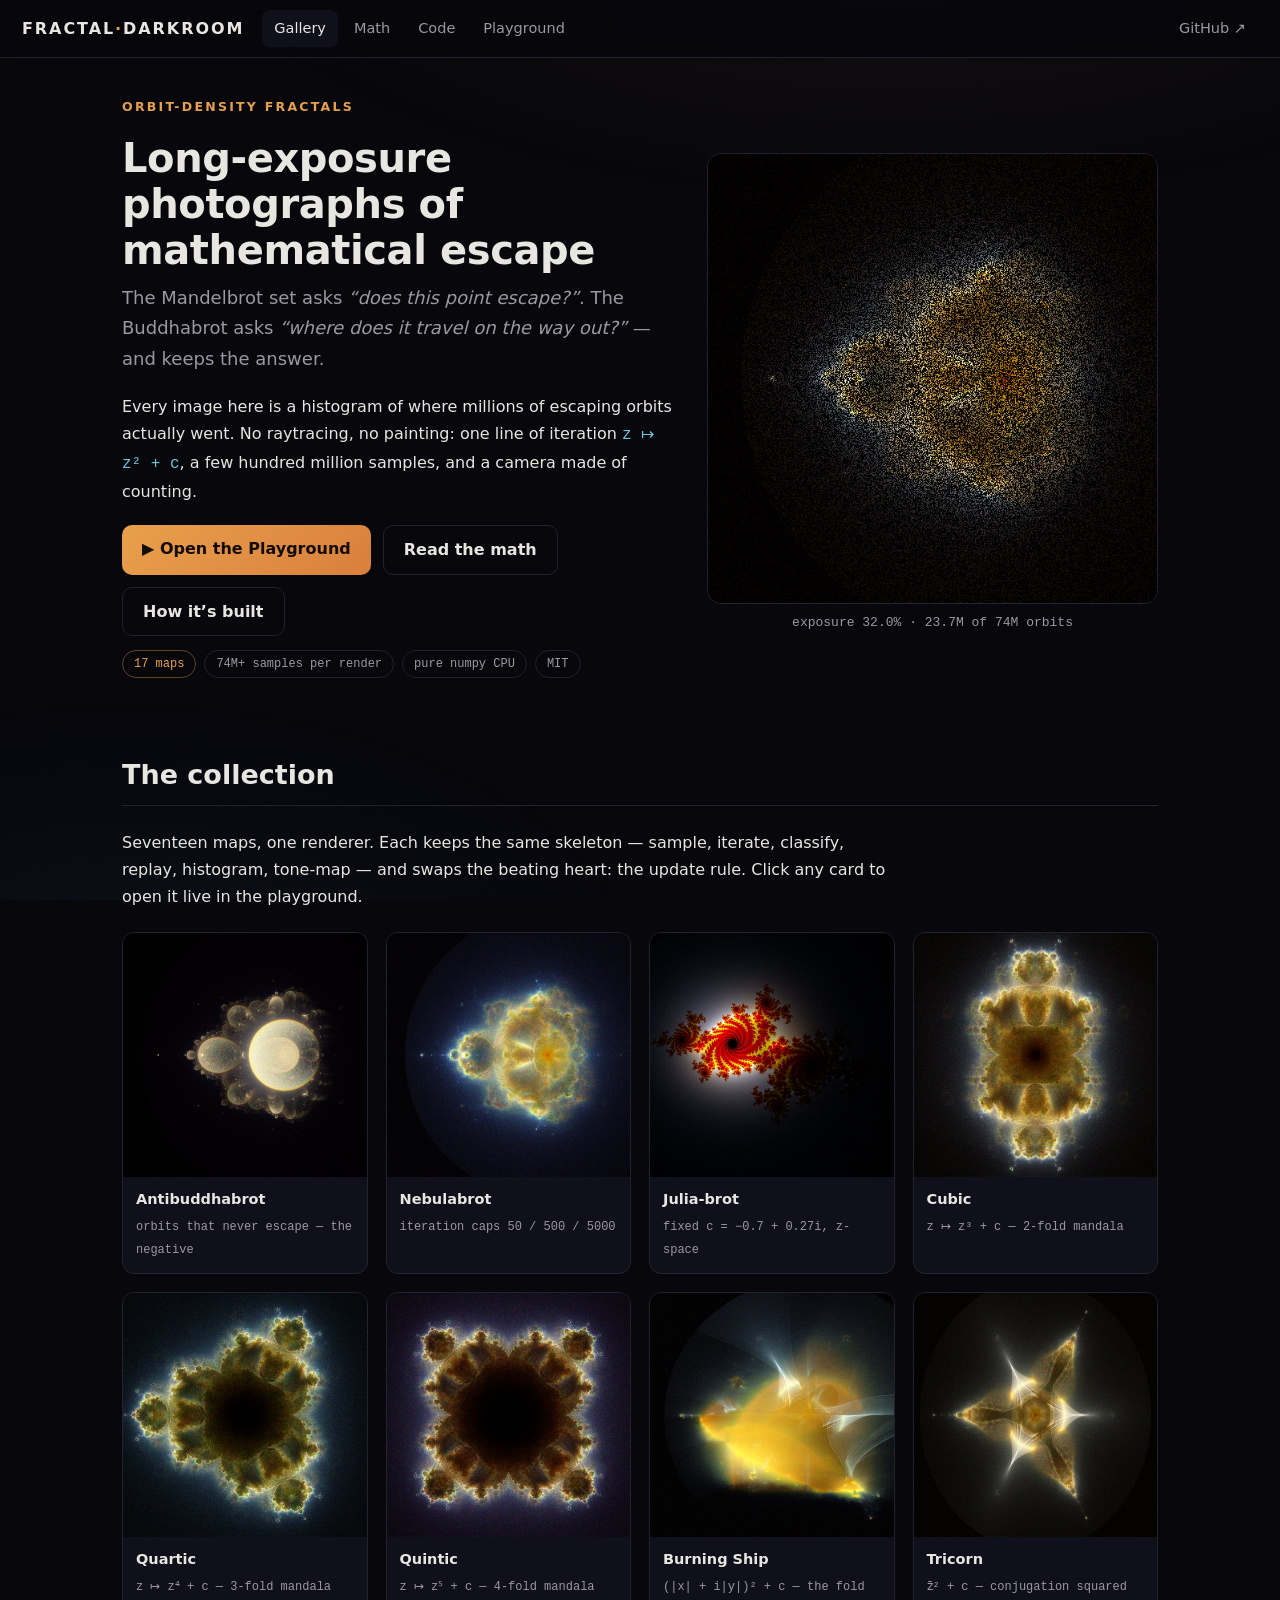
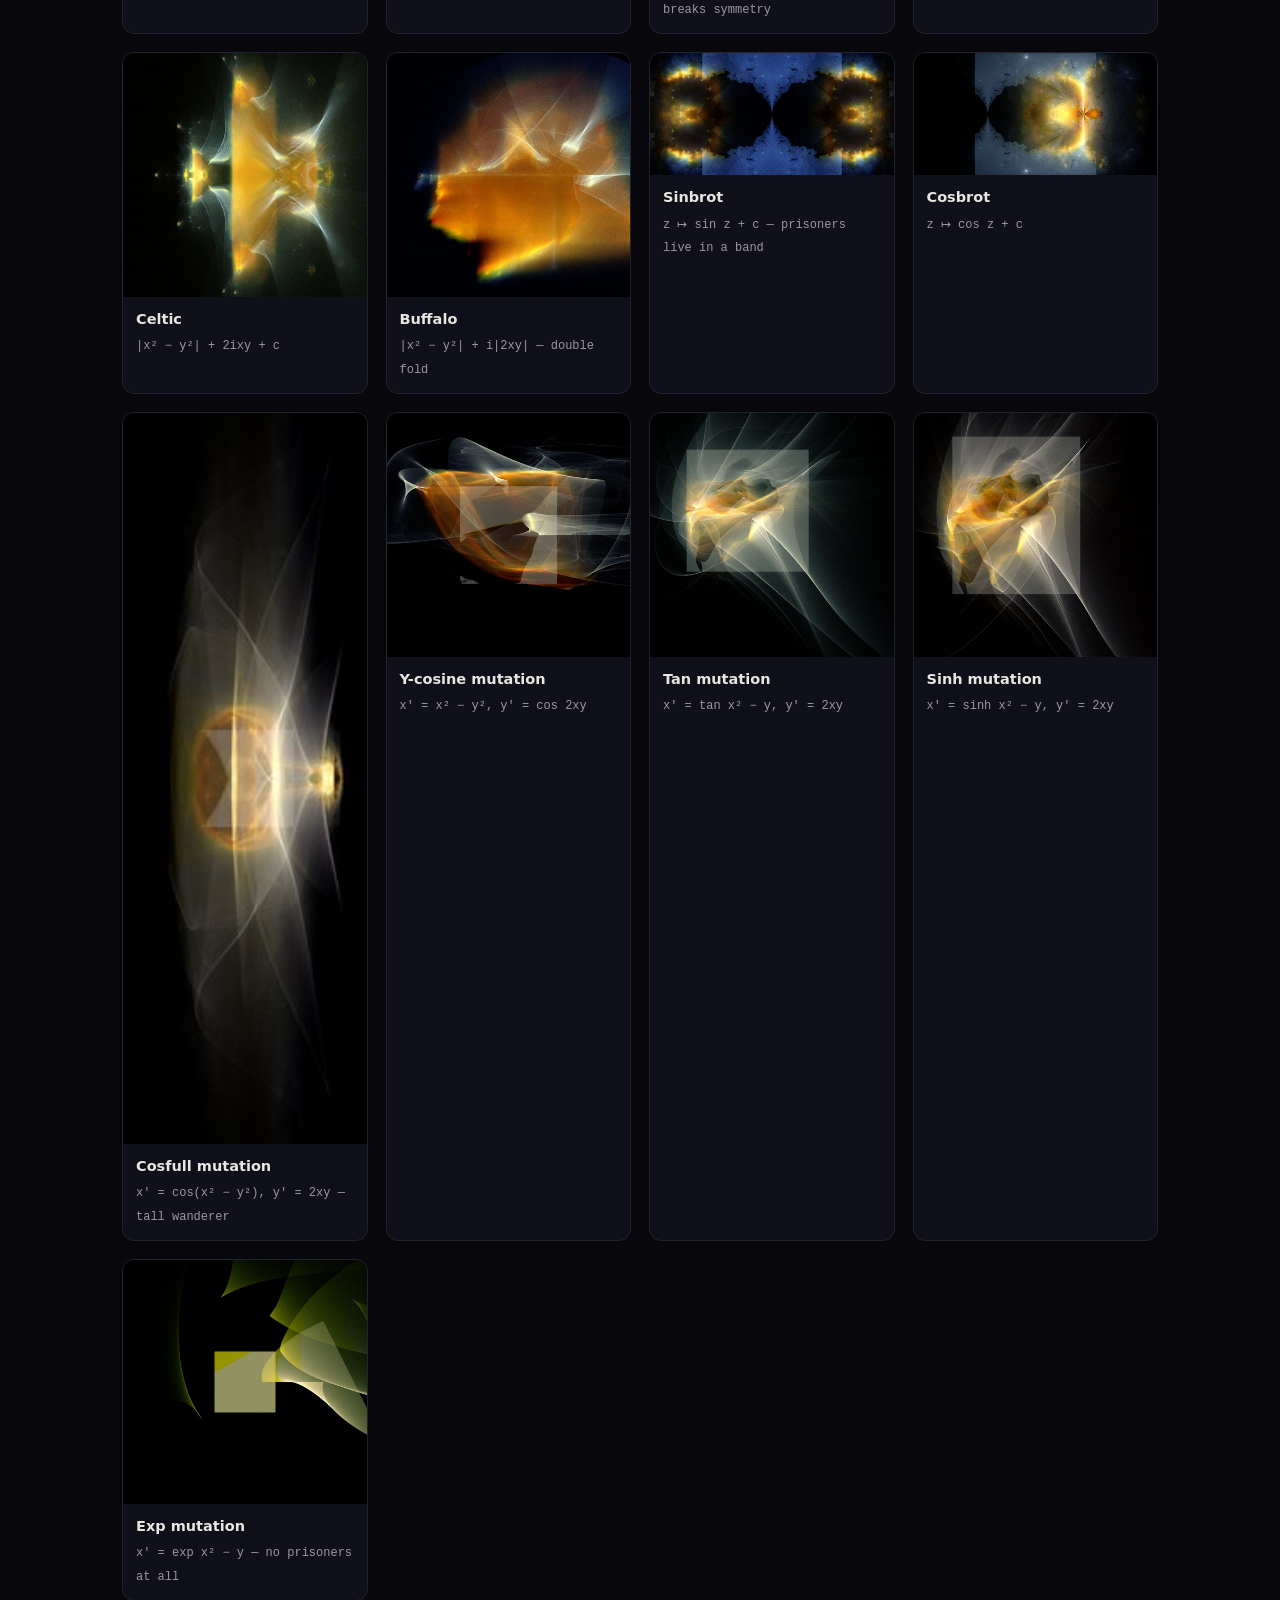
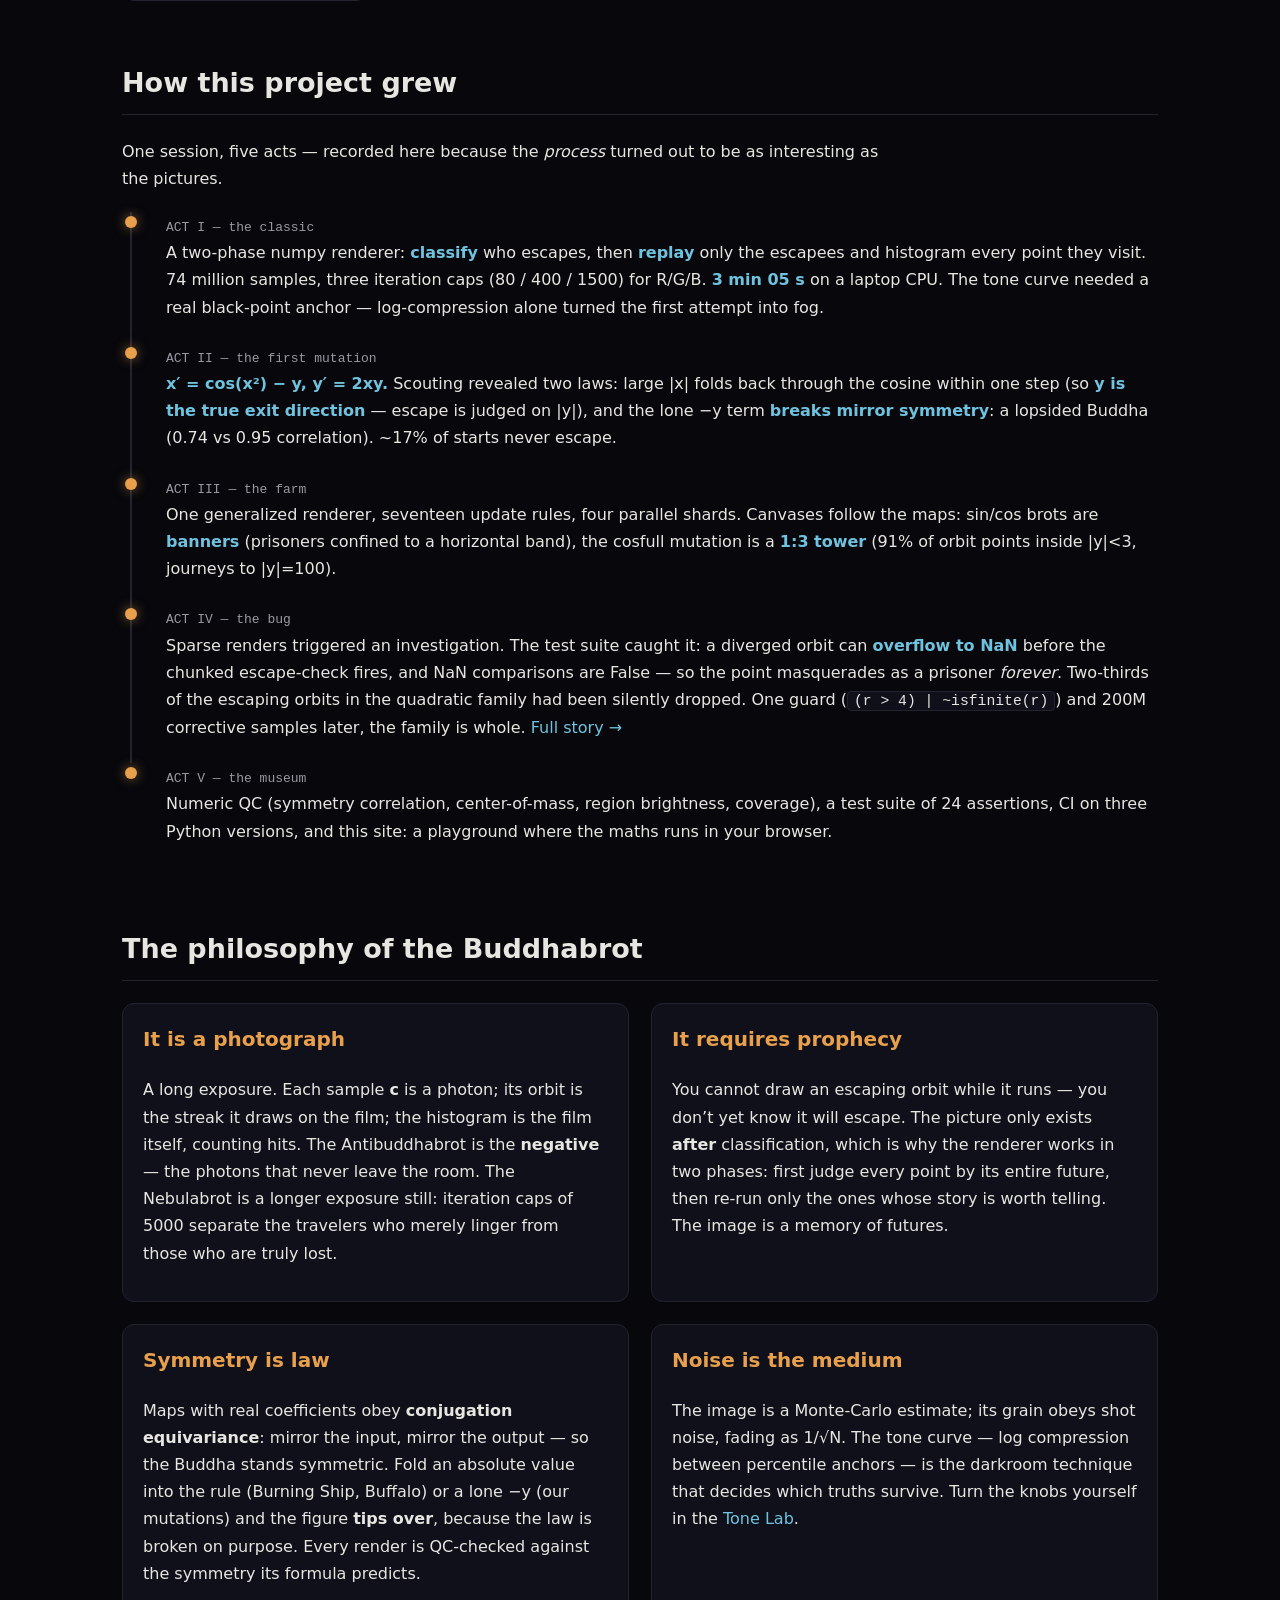
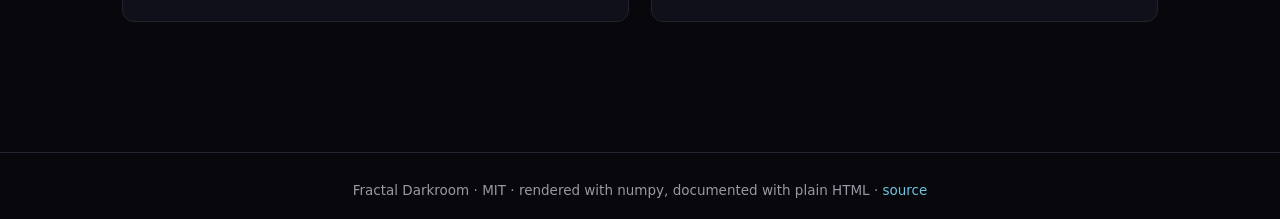
==== commit e46d99b3: "L4: re-stamp aggregate data-build hash (playground.js content changed)" ====
--- a/docs/index.html
+++ b/docs/index.html
@@ -1,5 +1,5 @@
 <!DOCTYPE html>
-<html data-build="82c490d0" lang="en">
+<html data-build="be153f77" lang="en">
 <head>
 <script>
 /* error banner: works even if every other asset fails; shown only on error */
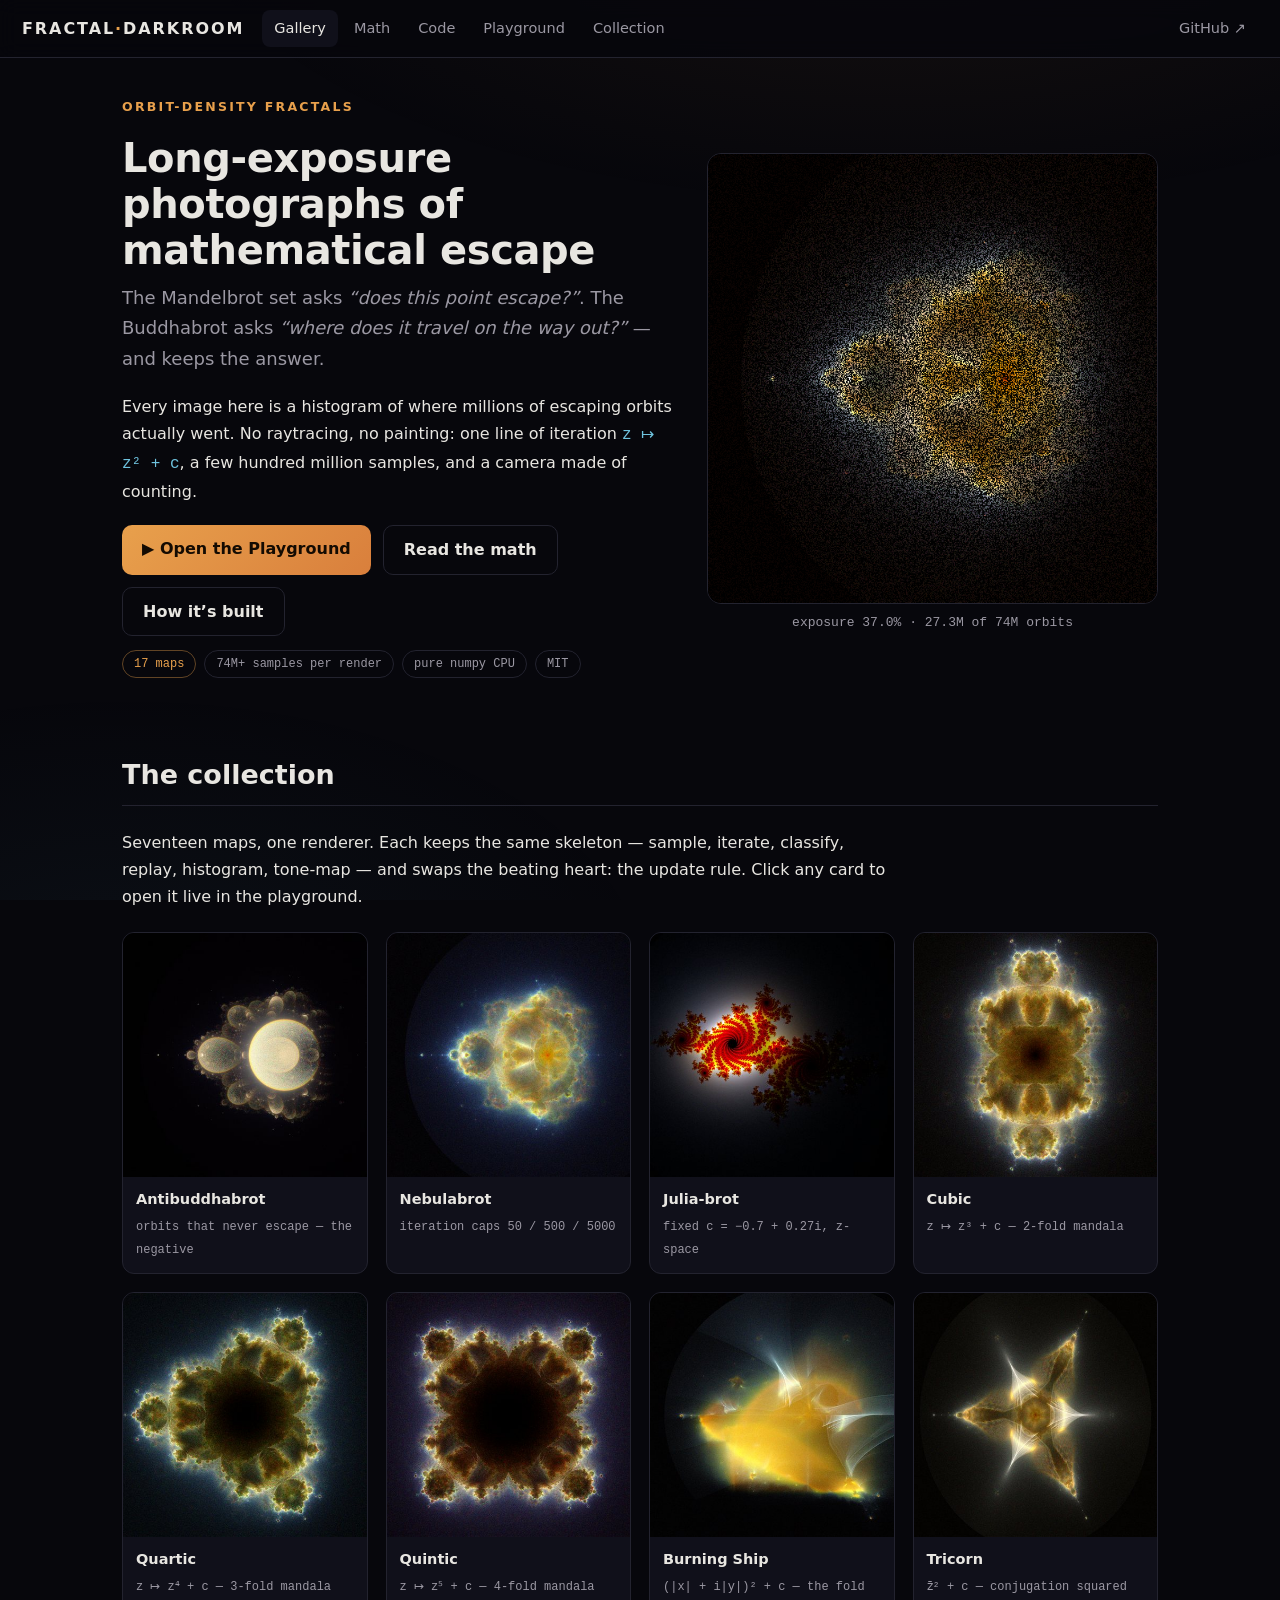
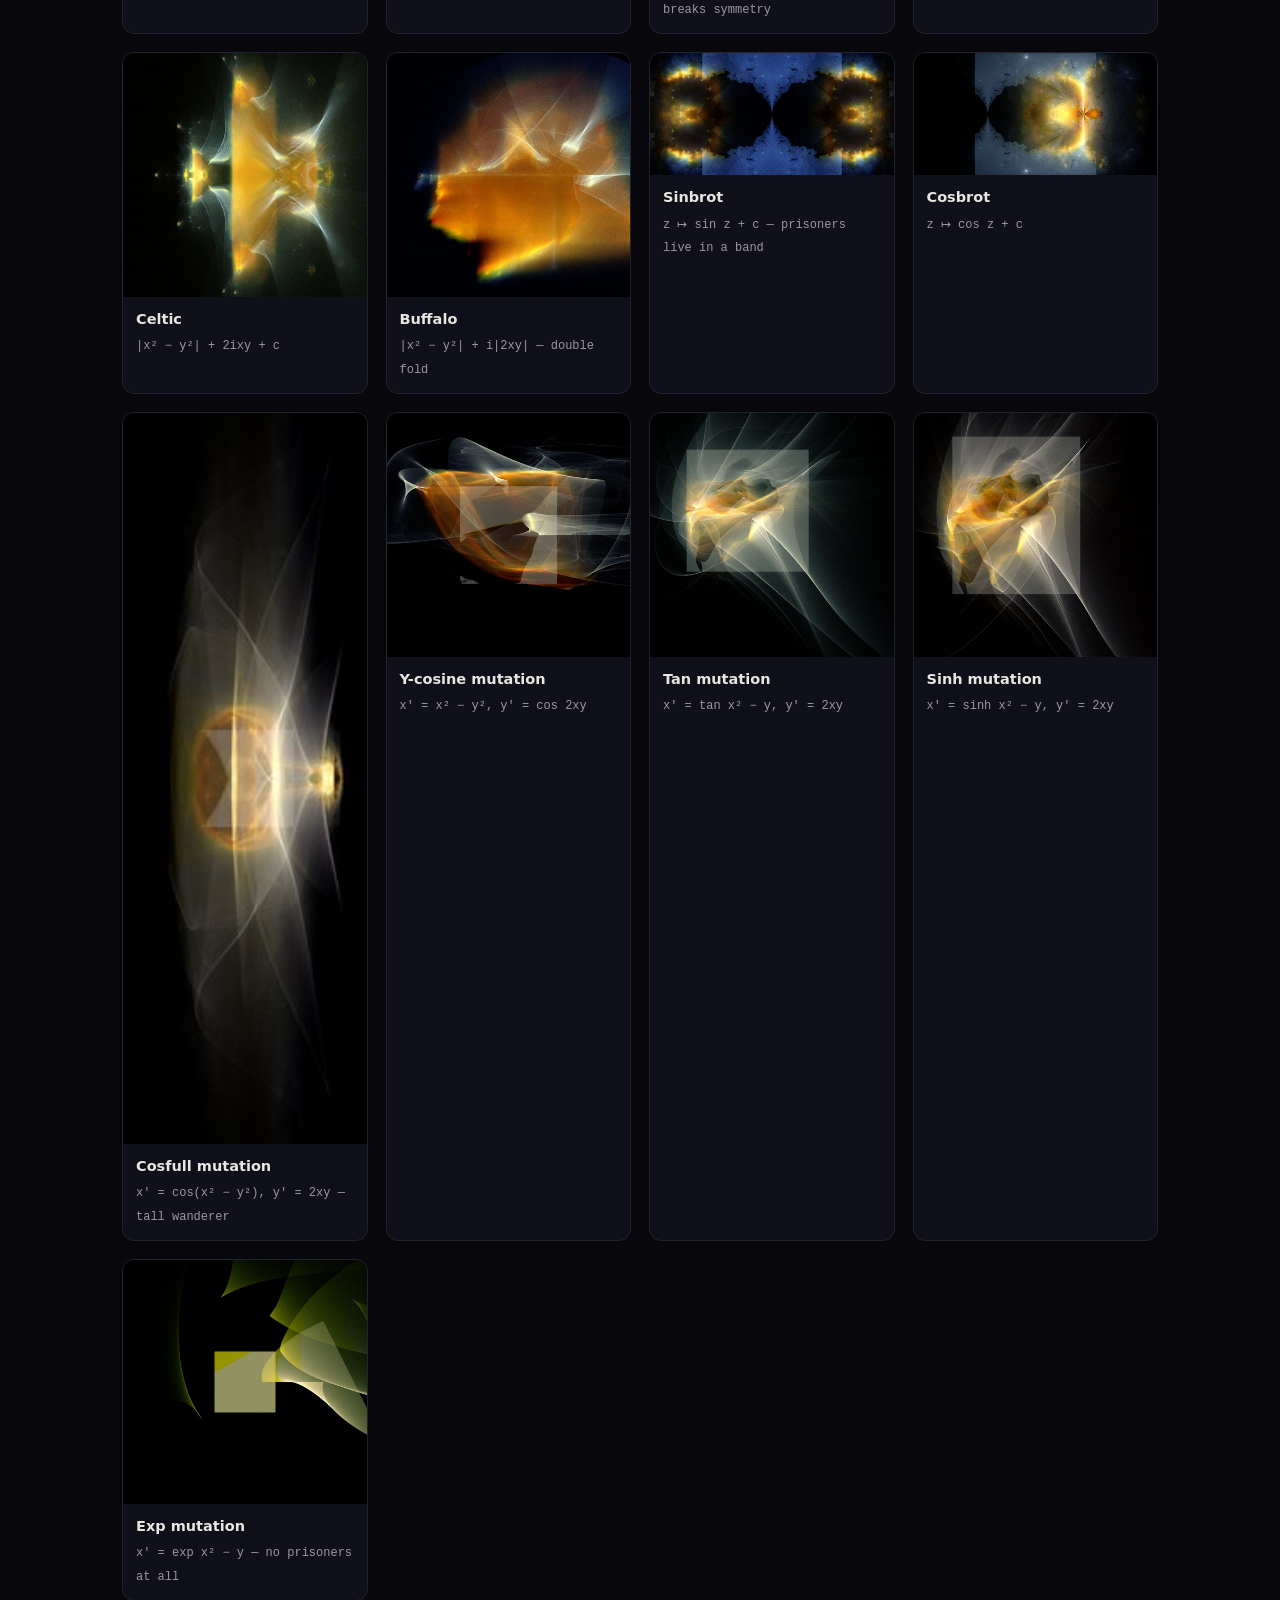
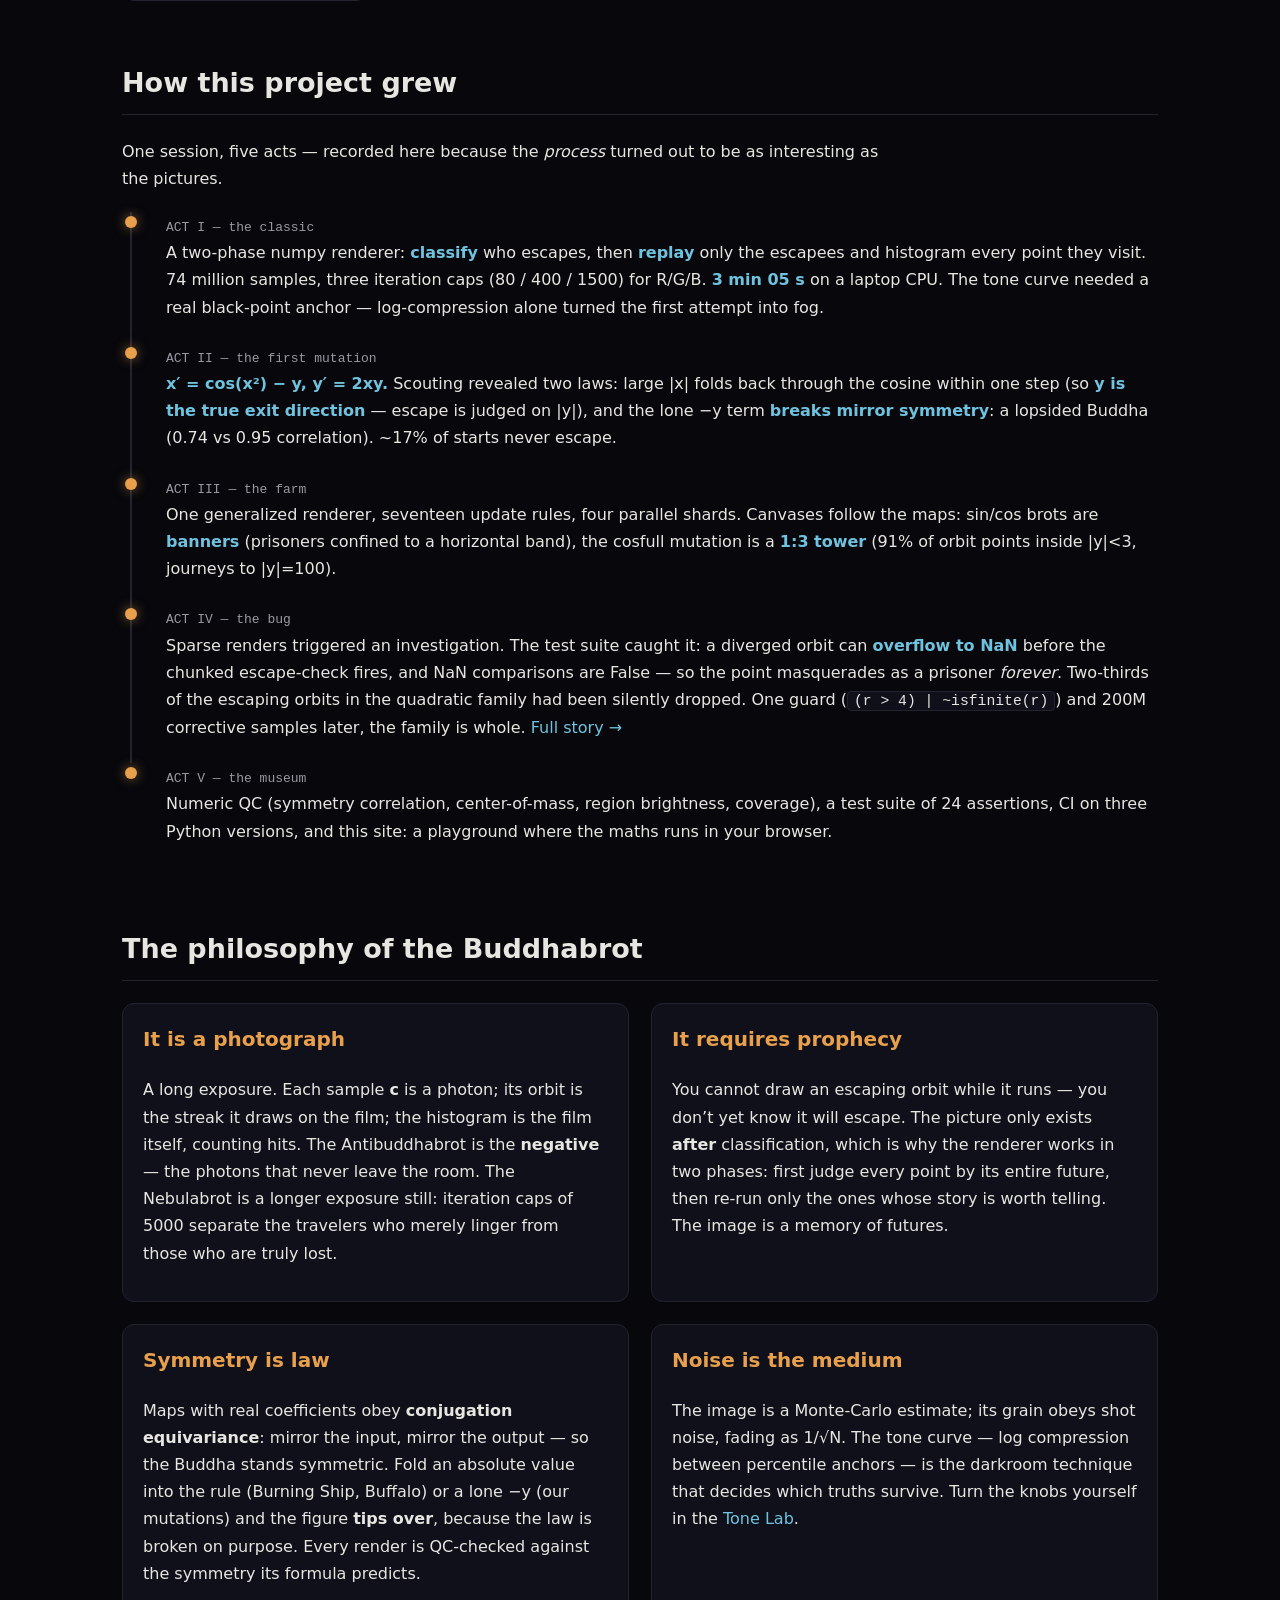
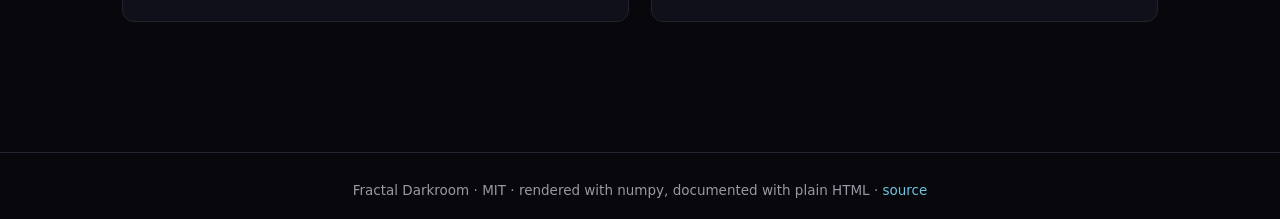
==== commit 0fd3c528: "L5: APRS — Attractor Parameter Record Set (ADR 0001): schema + stdlib validator (100% line+branch), " ====
--- a/docs/index.html
+++ b/docs/index.html
@@ -1,5 +1,5 @@
 <!DOCTYPE html>
-<html data-build="be153f77" lang="en">
+<html data-build="0439746c" lang="en">
 <head>
 <script>
 /* error banner: works even if every other asset fails; shown only on error */
@@ -19,6 +19,7 @@
   <a href="math.html">Math</a>
   <a href="code.html">Code</a>
   <a href="playground.html">Playground</a>
+  <a href="collection.html">Collection</a>
   <div class="spacer"></div>
   <a class="github" href="https://github.com/Prekzursil/fractal-darkroom">GitHub ↗</a>
 </nav>
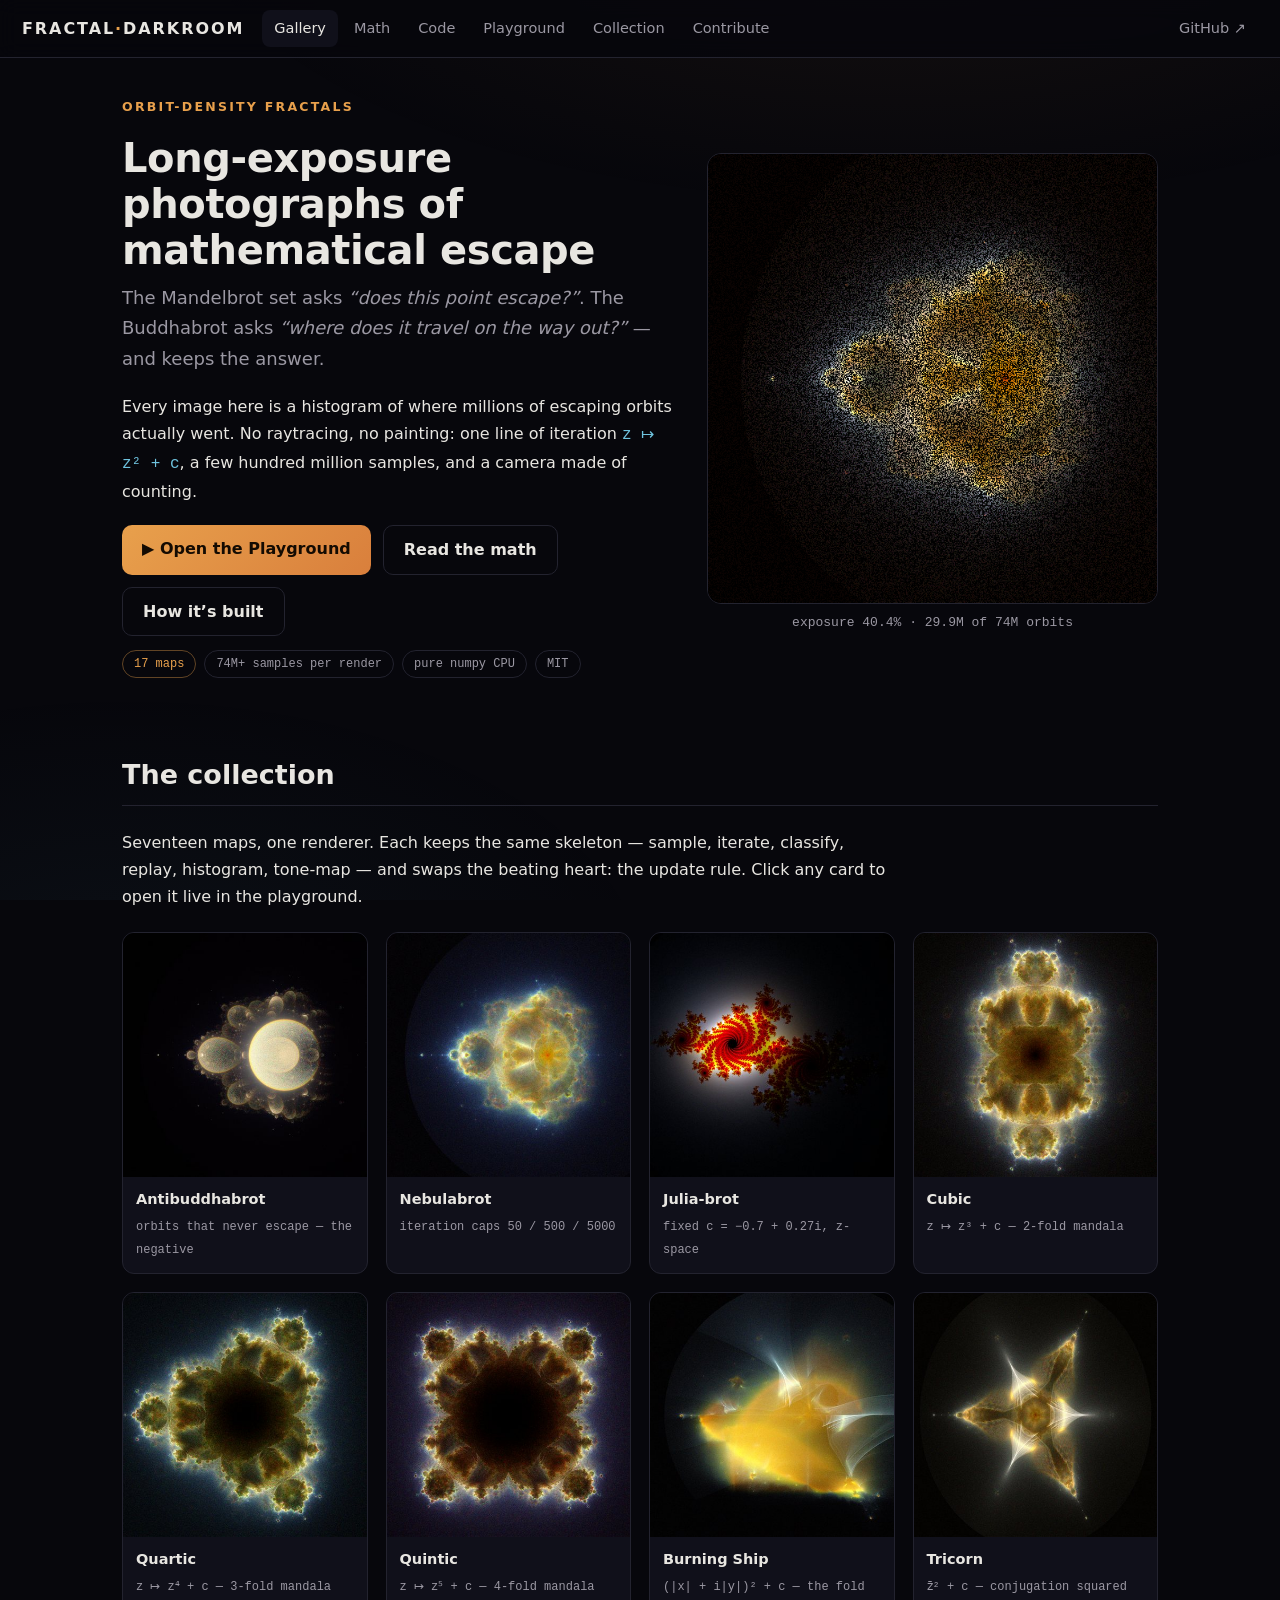
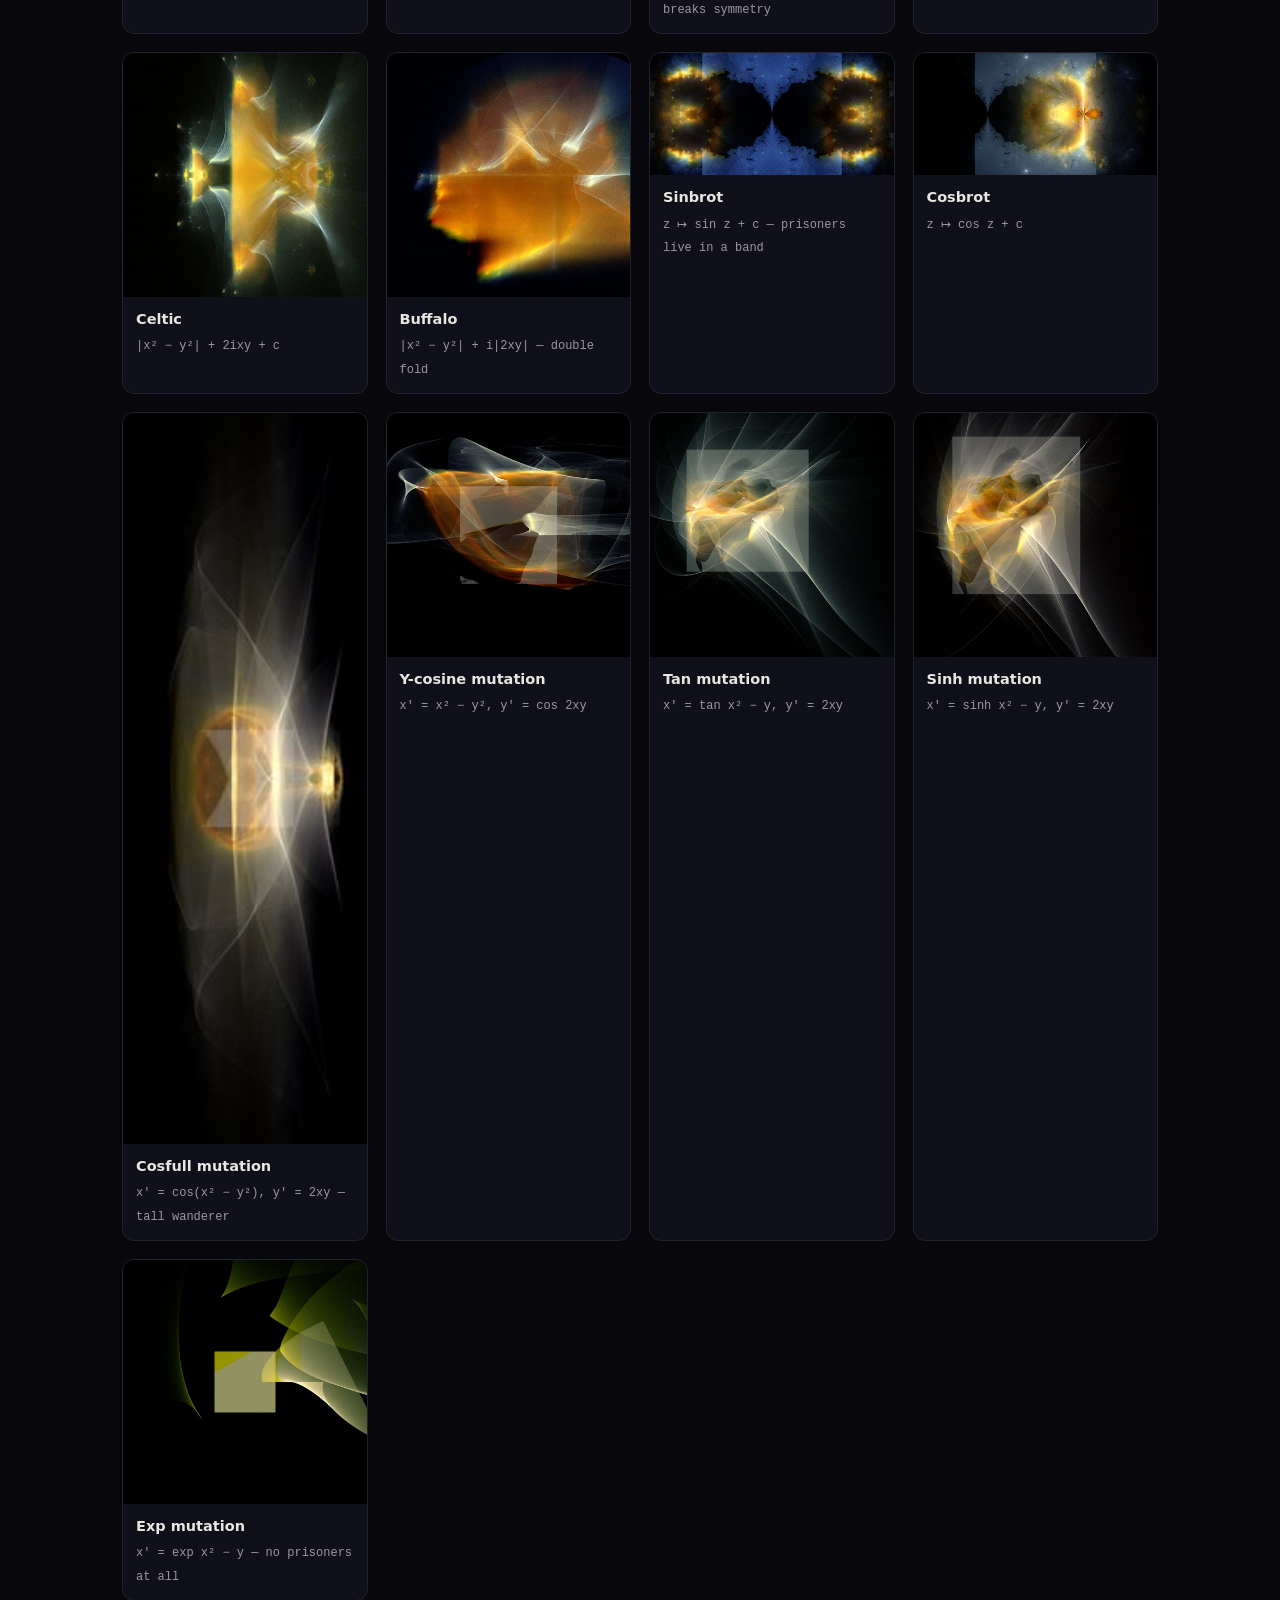
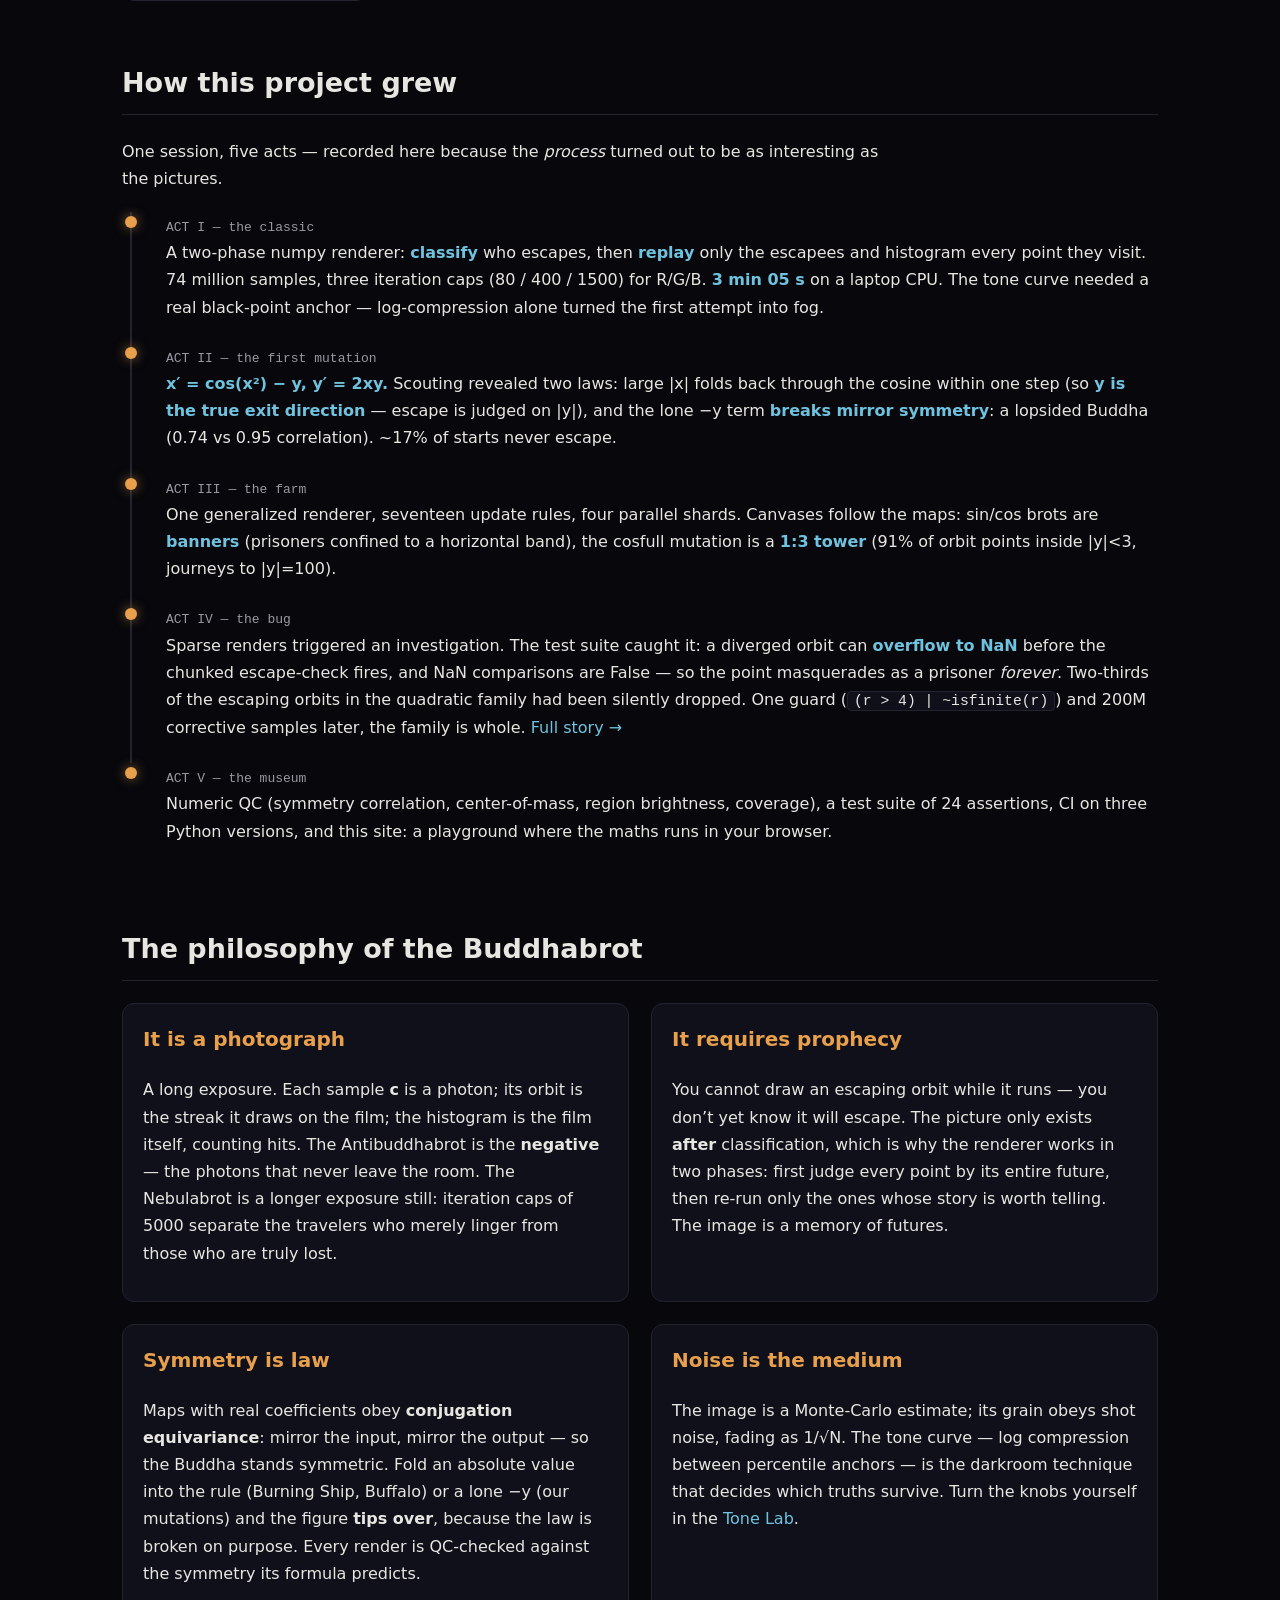
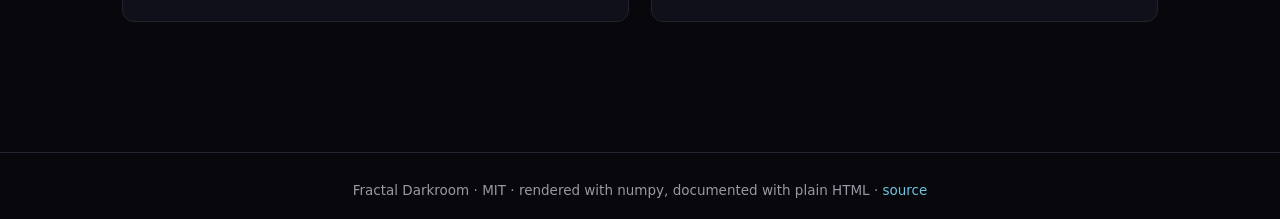
==== commit c648da3a: "L6: contributing — CONTRIBUTING.md (APRS / new-map / QZP paths), bug-report + PR templates, CoC 2.1," ====
--- a/docs/index.html
+++ b/docs/index.html
@@ -1,5 +1,5 @@
 <!DOCTYPE html>
-<html data-build="0439746c" lang="en">
+<html data-build="8d68b666" lang="en">
 <head>
 <script>
 /* error banner: works even if every other asset fails; shown only on error */
@@ -20,6 +20,7 @@
   <a href="code.html">Code</a>
   <a href="playground.html">Playground</a>
   <a href="collection.html">Collection</a>
+  <a href="contribute.html">Contribute</a>
   <div class="spacer"></div>
   <a class="github" href="https://github.com/Prekzursil/fractal-darkroom">GitHub ↗</a>
 </nav>
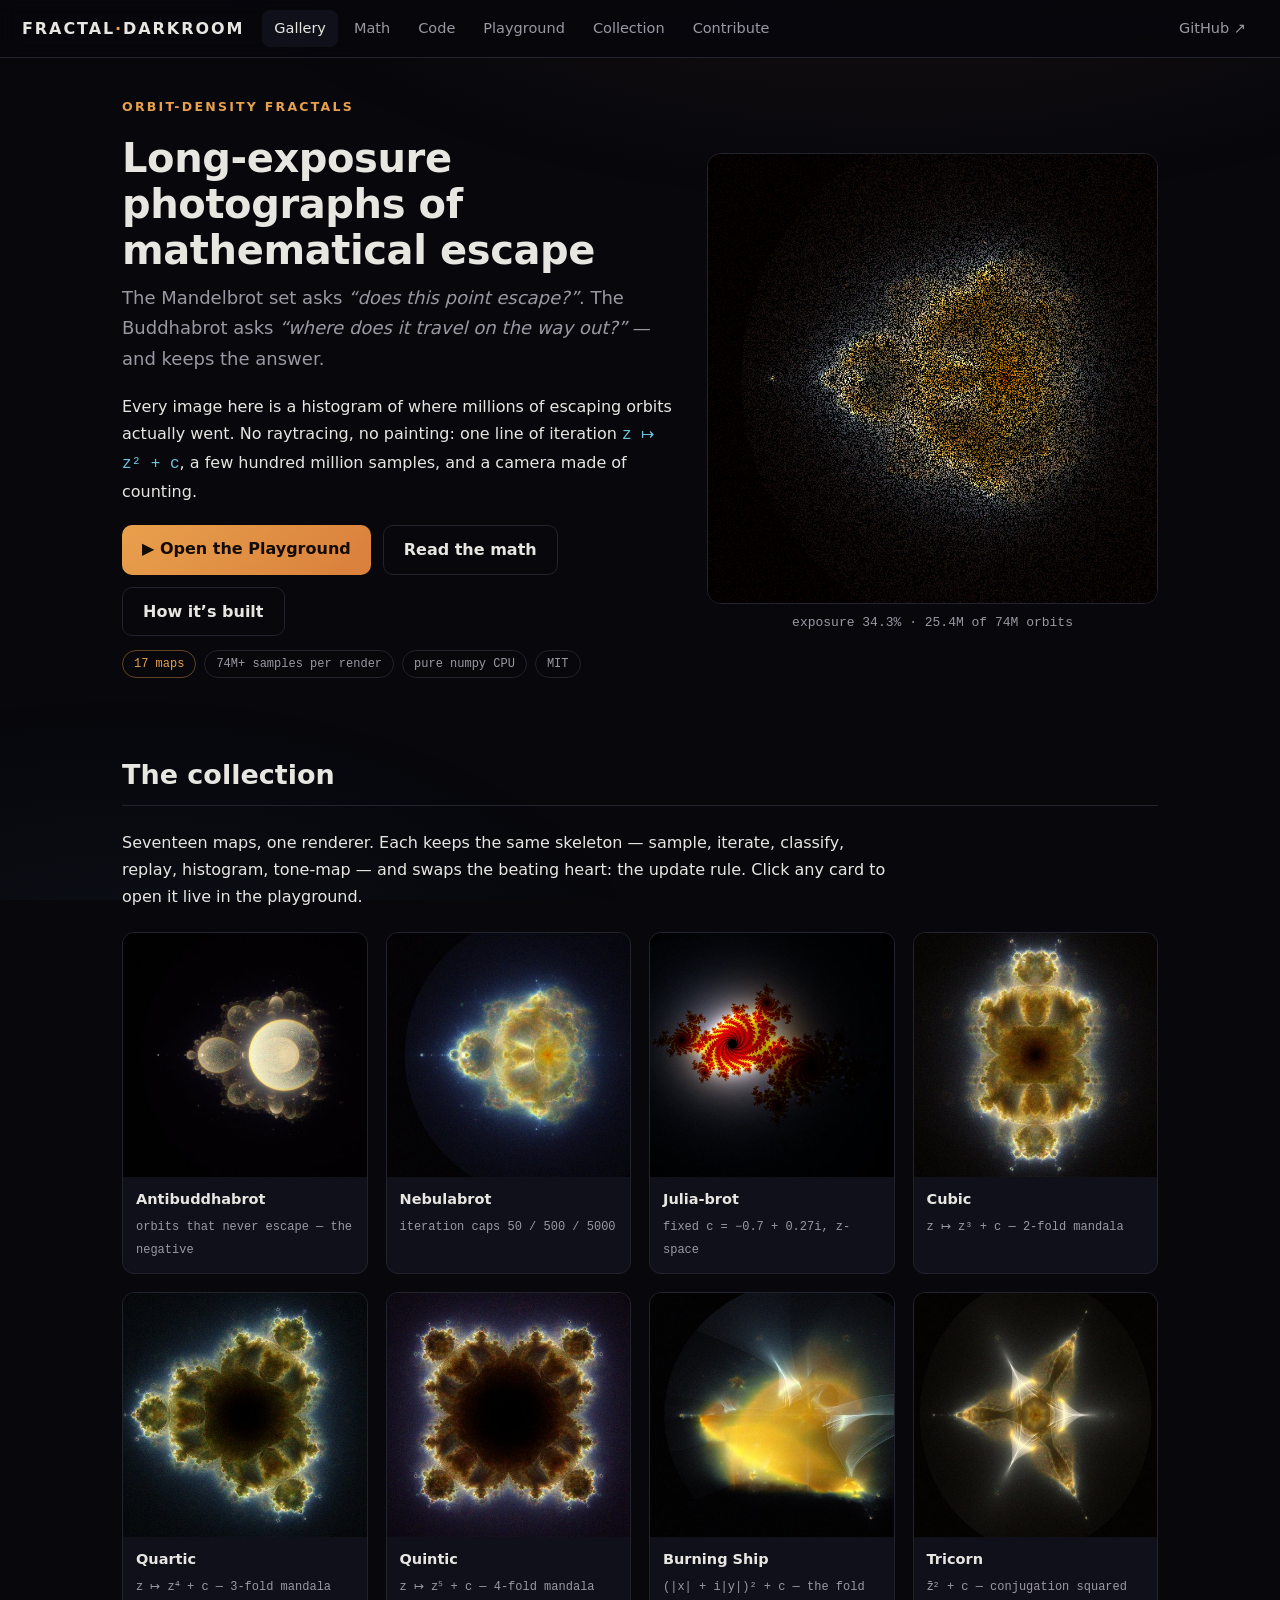
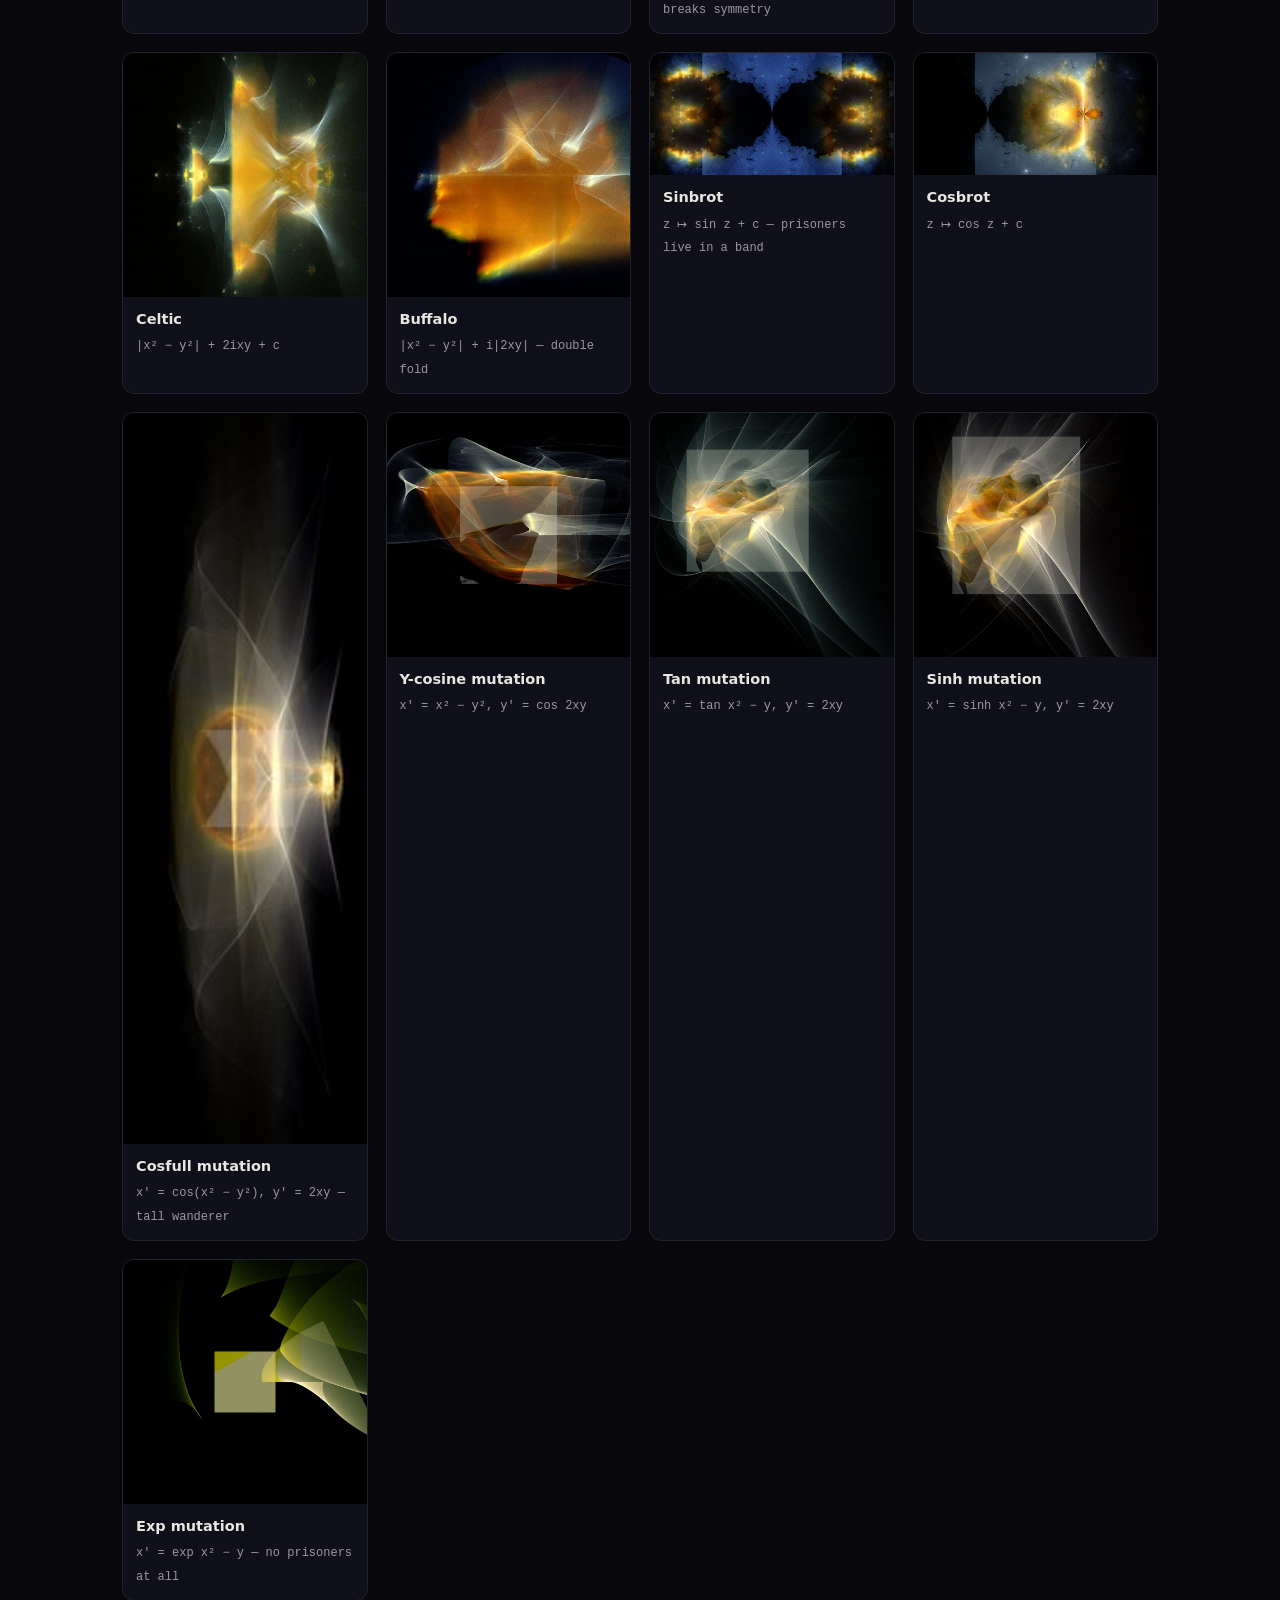
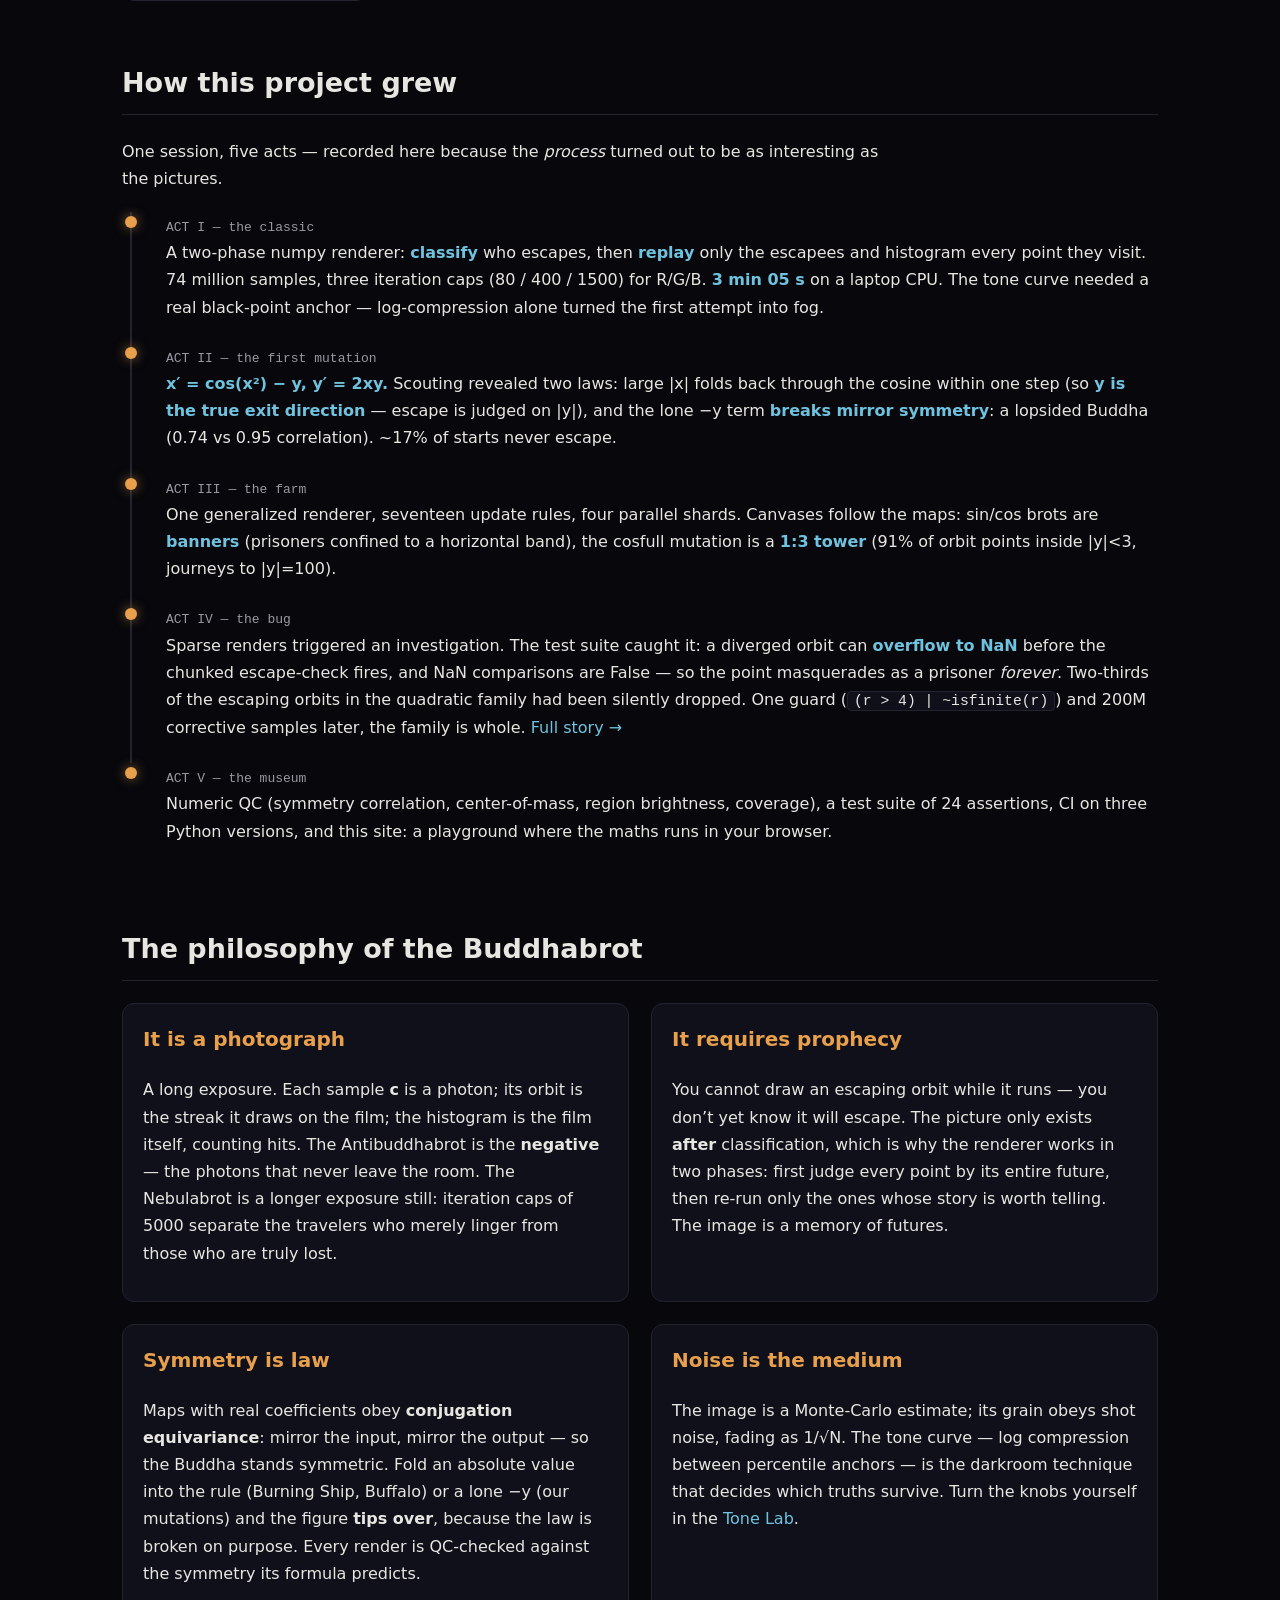
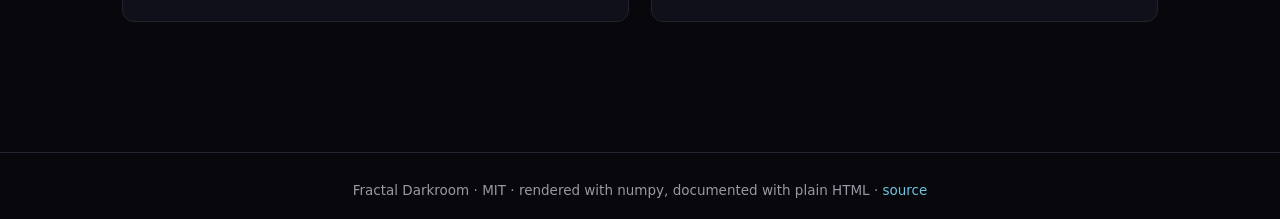
==== commit 58eda40e: "Playground: parse formulas instead of new Function; HUDs as text, not HTML opengrep js-function-cons" ====
--- a/docs/index.html
+++ b/docs/index.html
@@ -1,5 +1,5 @@
 <!DOCTYPE html>
-<html data-build="8d68b666" lang="en">
+<html data-build="8fb6a3bd" lang="en">
 <head>
 <script>
 /* error banner: works even if every other asset fails; shown only on error */
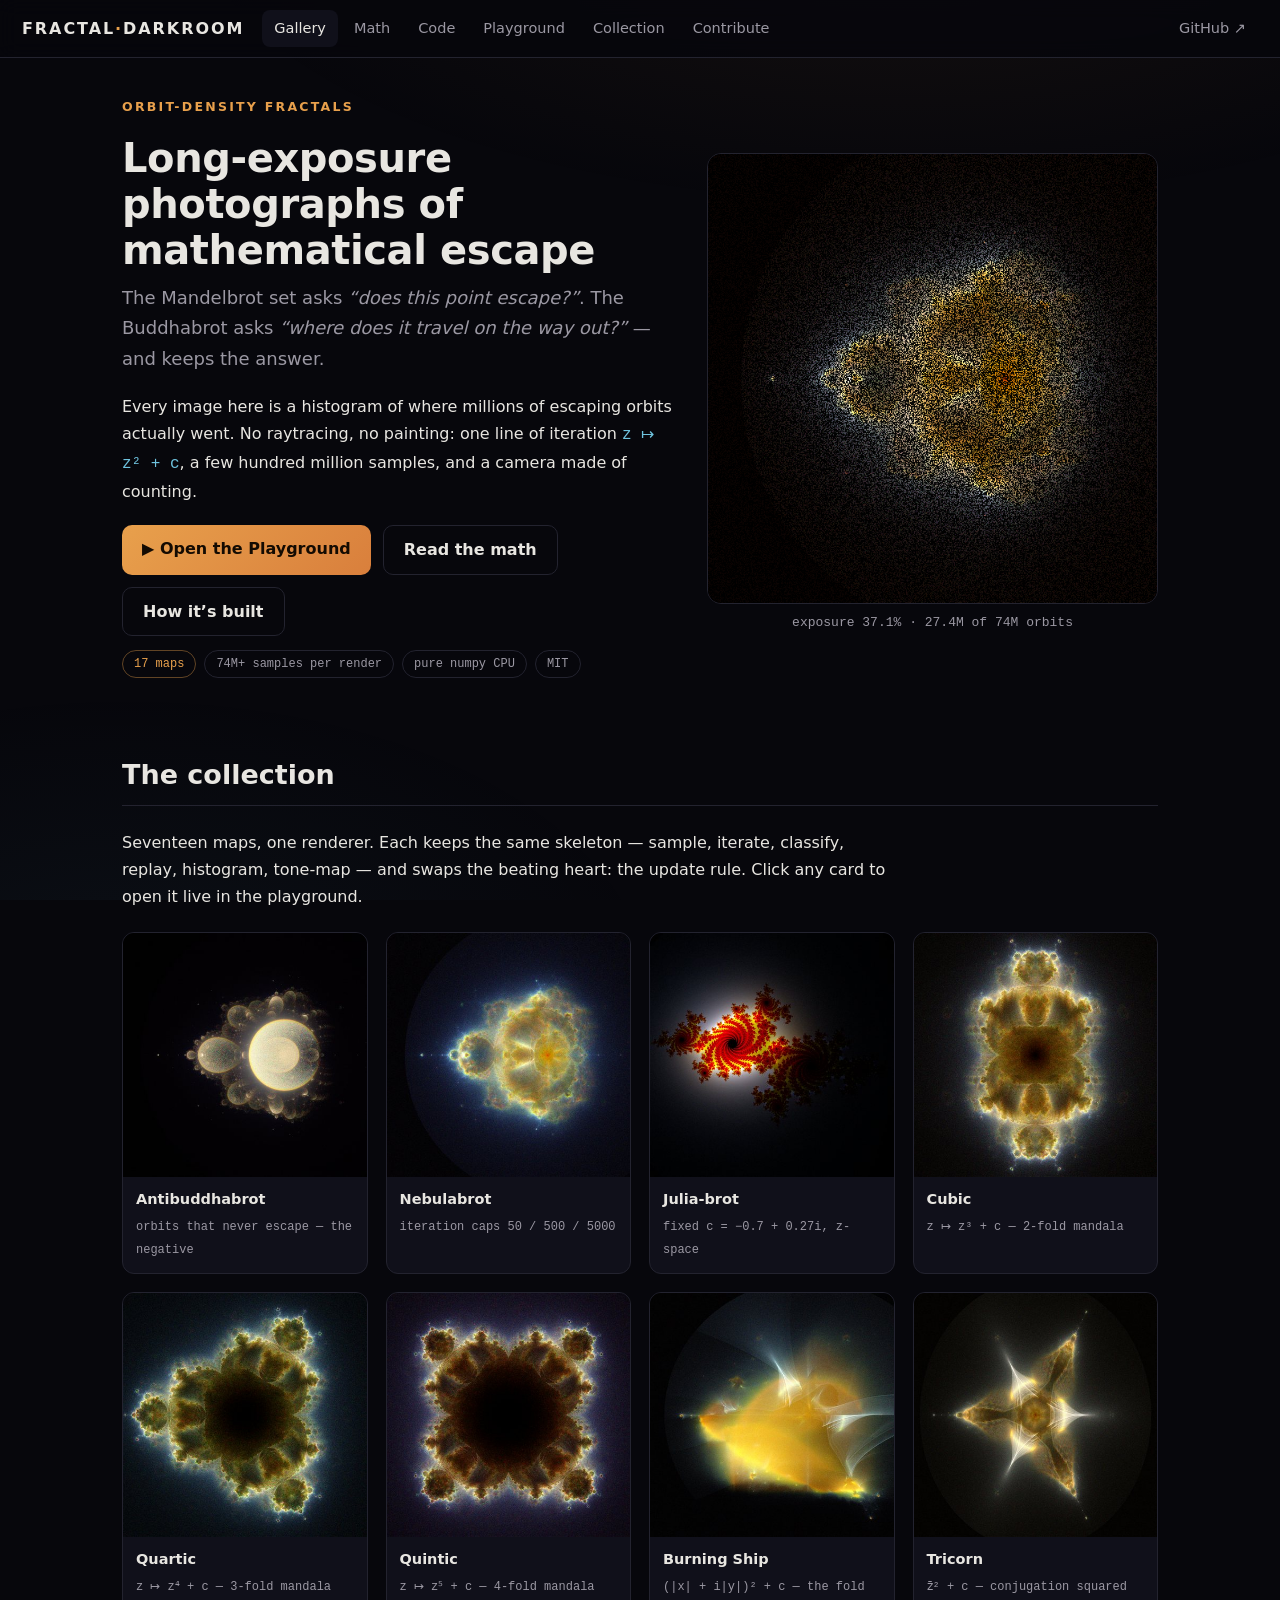
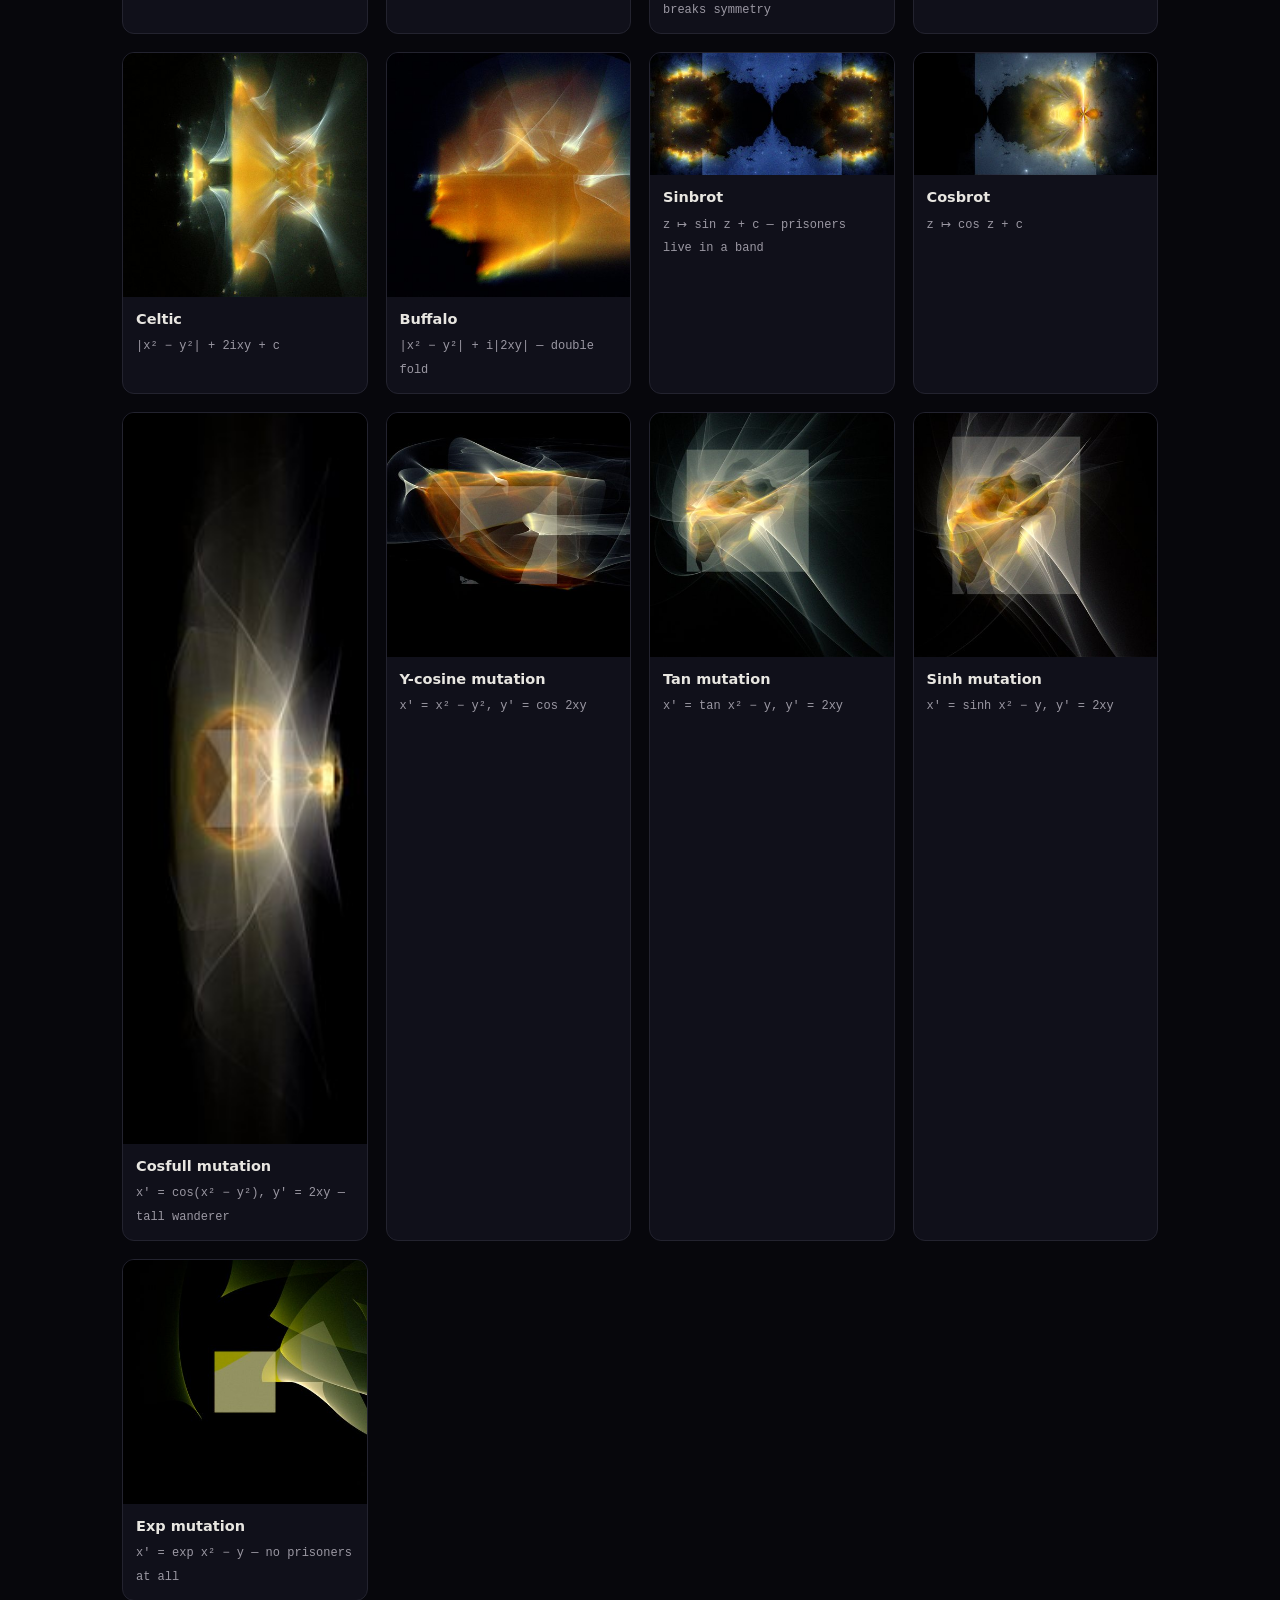
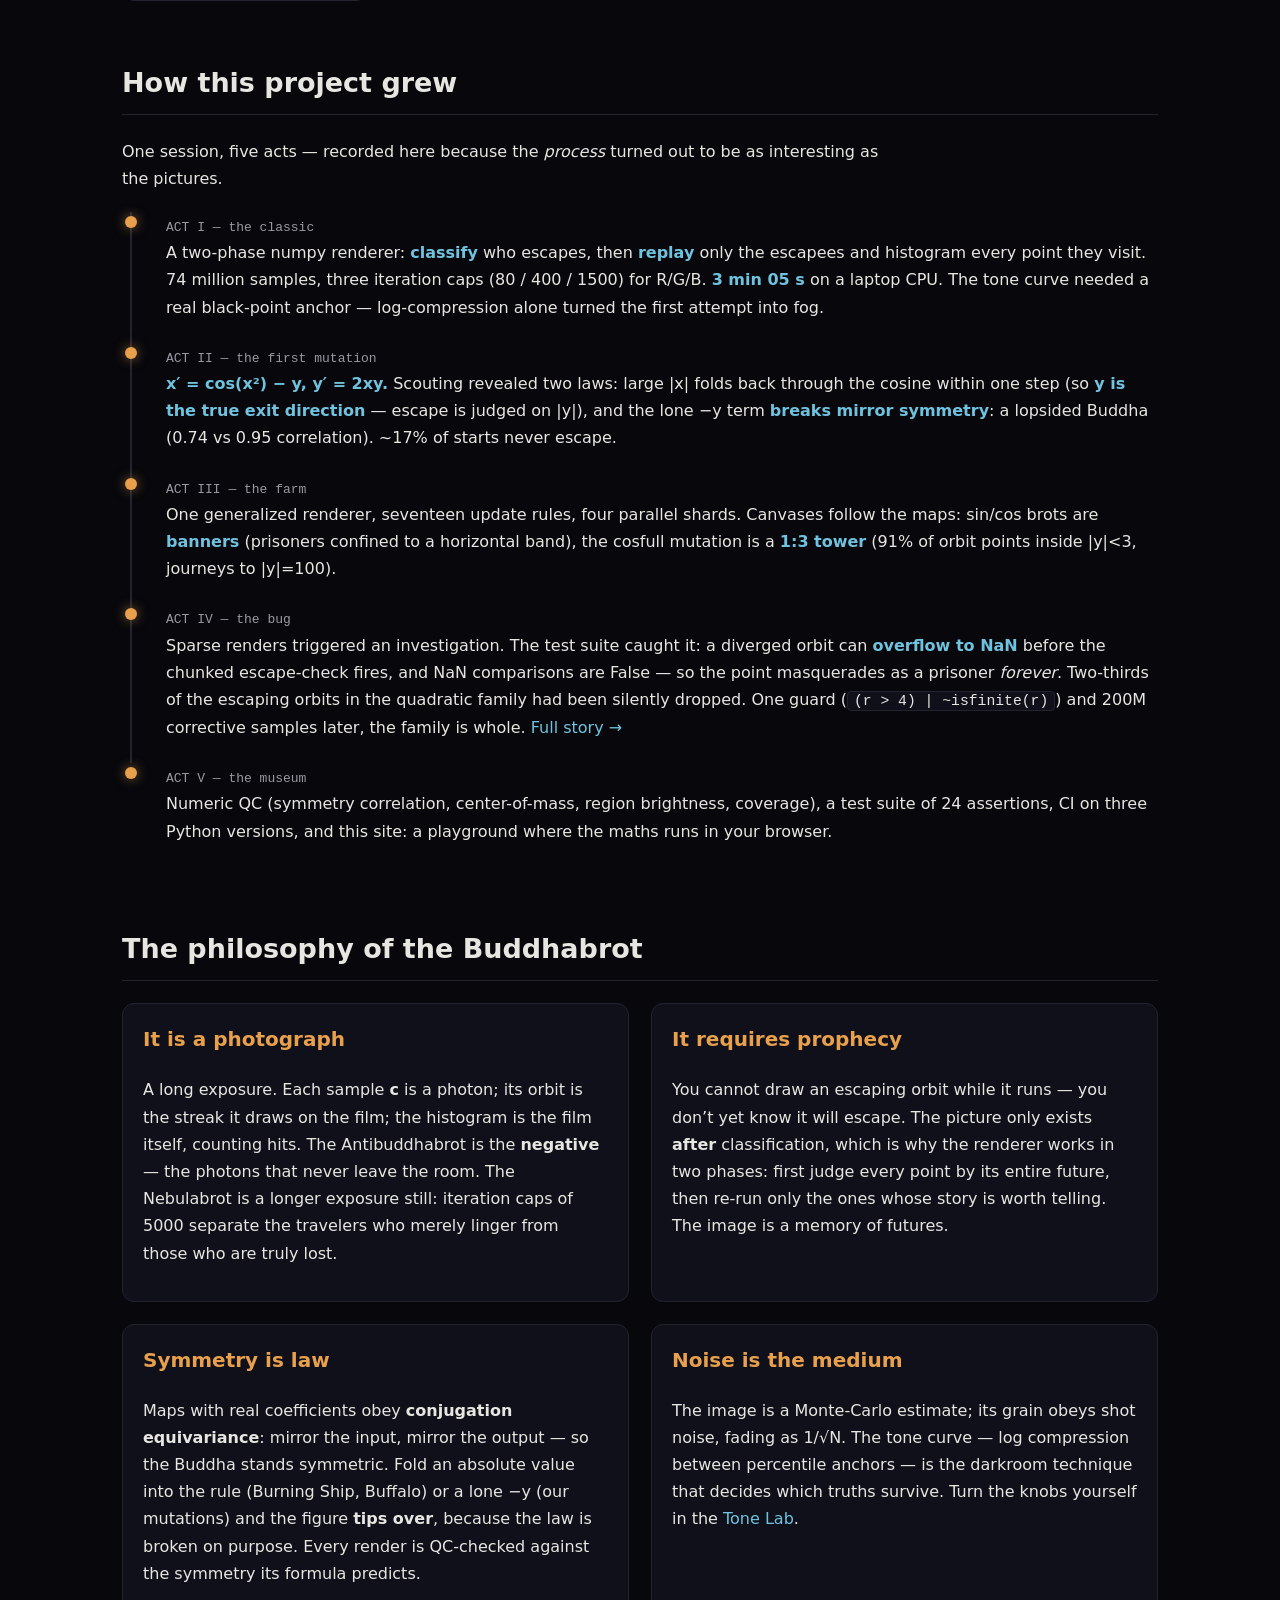
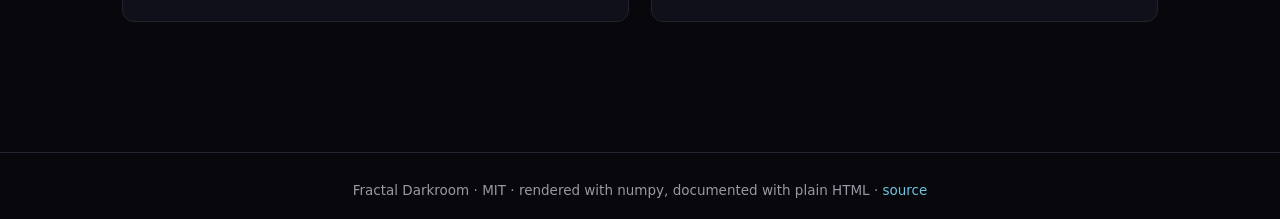
==== commit c20ba39f: "Playground: keep theater feedback on the HUD (review: Sentry) Review finding (Sentry, PR #14): "form" ====
--- a/docs/index.html
+++ b/docs/index.html
@@ -1,5 +1,5 @@
 <!DOCTYPE html>
-<html data-build="8fb6a3bd" lang="en">
+<html data-build="e5ddea6e" lang="en">
 <head>
 <script>
 /* error banner: works even if every other asset fails; shown only on error */
